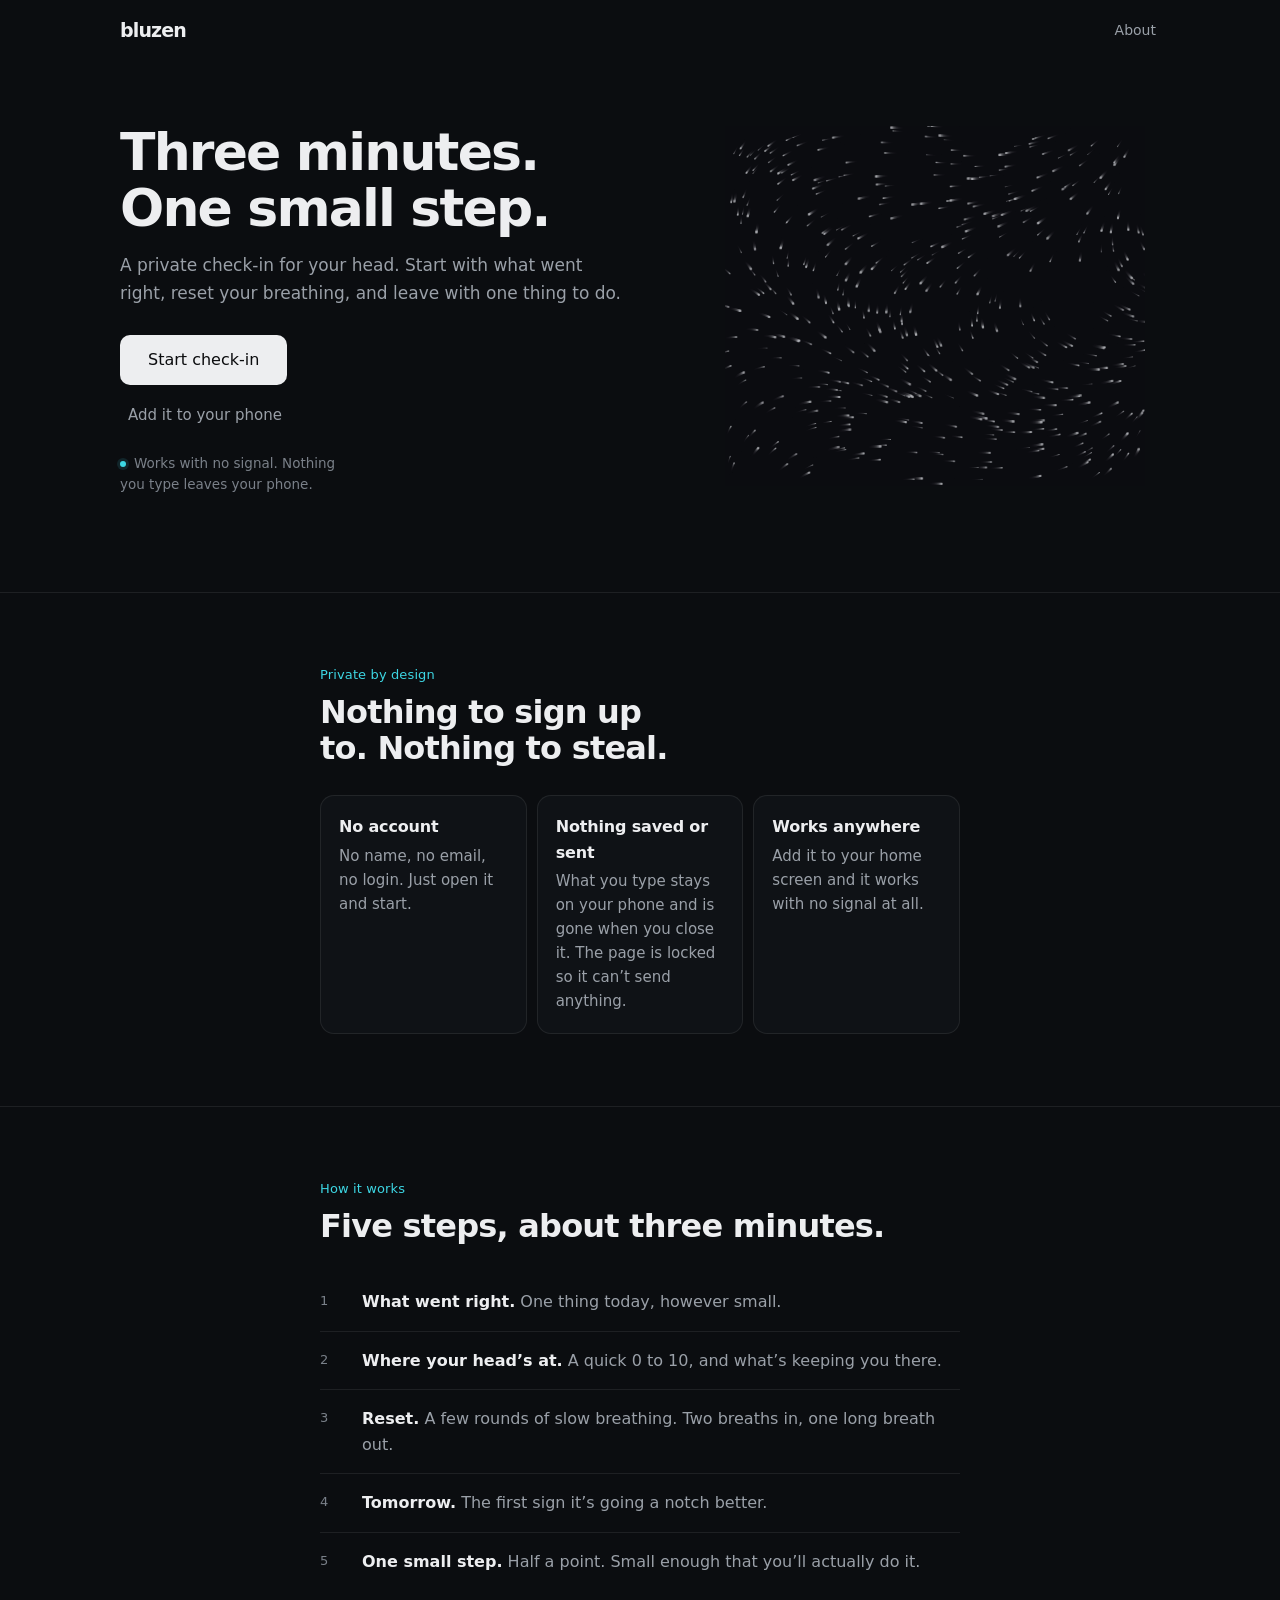
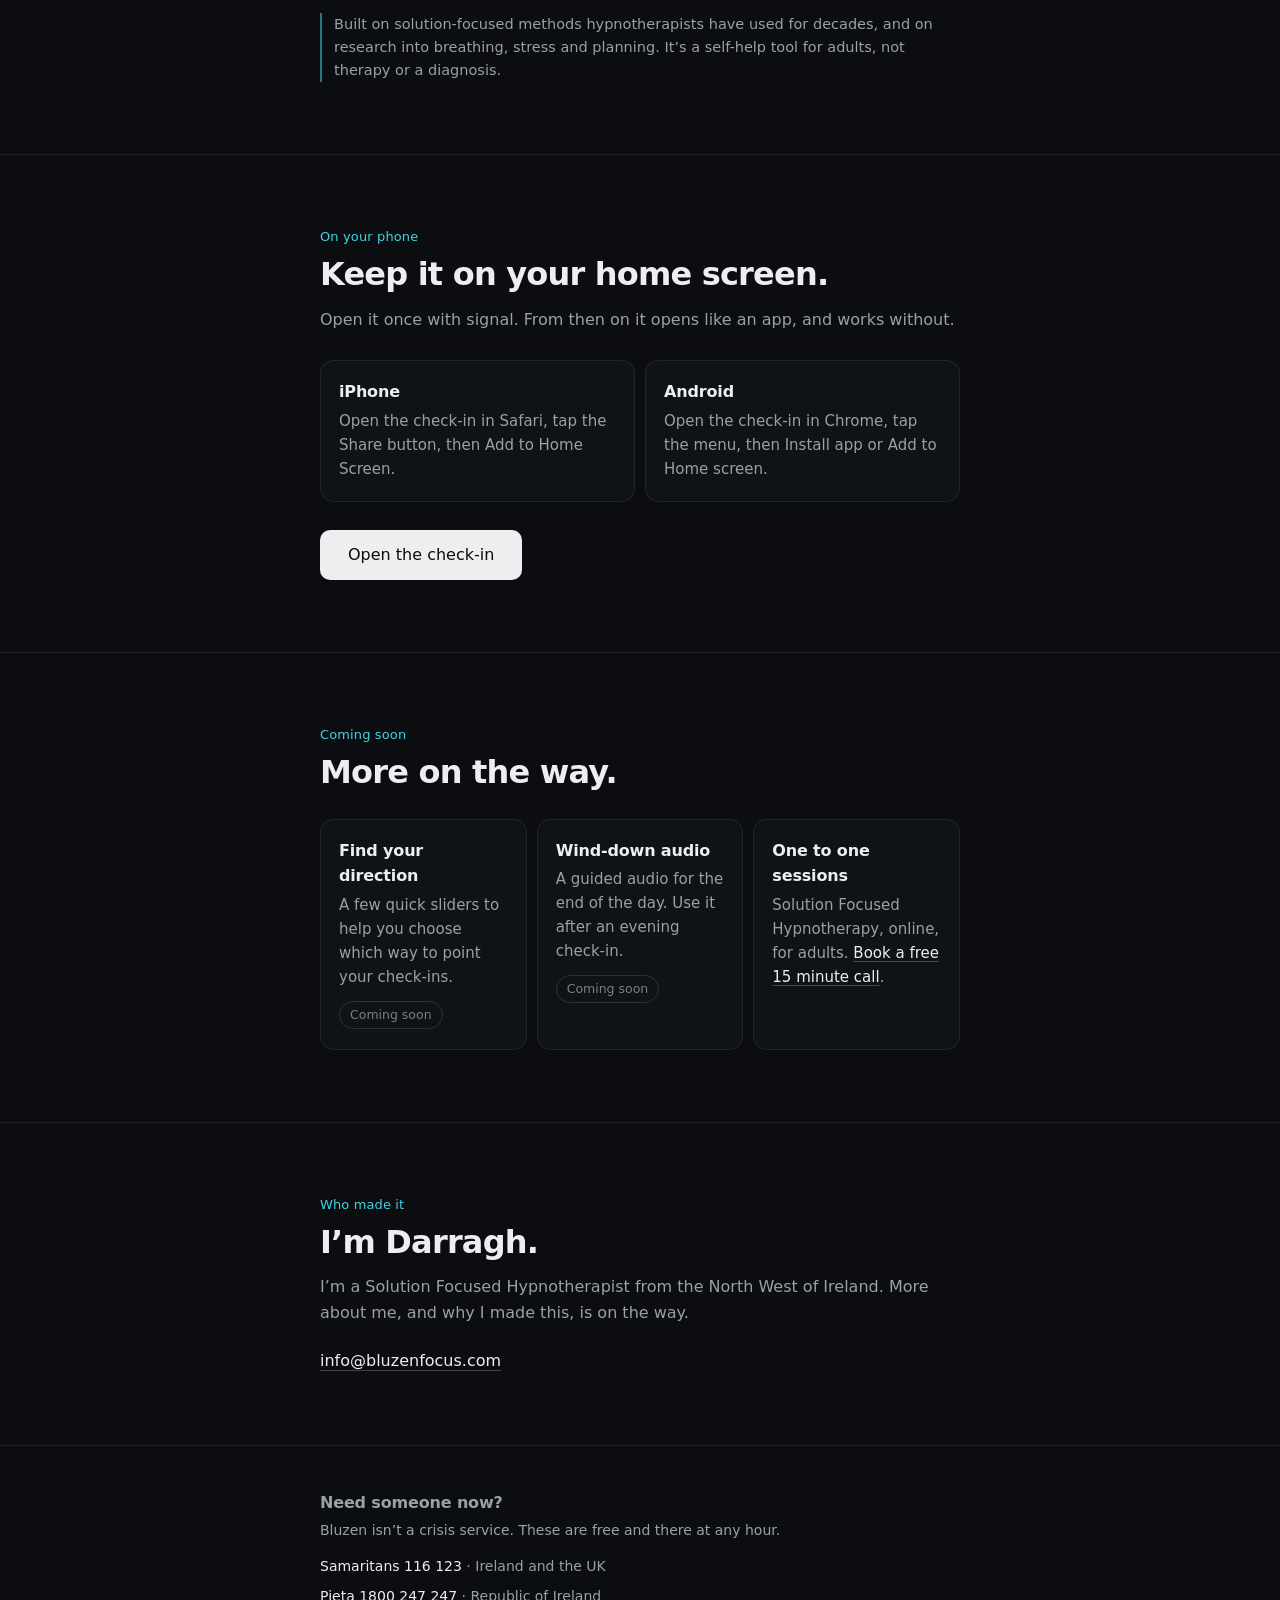
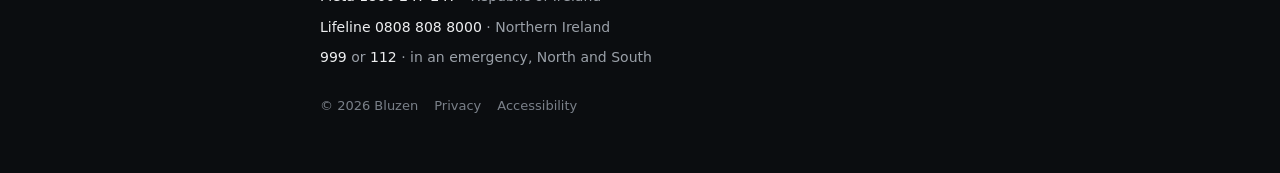
==== index.html @ a96b11a1 "Home page: quieter murmuration, laptop layout, placeholder spots - Smaller, quieter murmuration; on " ====
<!DOCTYPE html>
<html lang="en-GB">
<head>
<meta charset="utf-8">
<meta name="viewport" content="width=device-width, initial-scale=1, viewport-fit=cover">
<!--
  BLUZEN HOME
  One self-contained page in the check-in's look. No fonts, scripts, trackers or embeds from
  anywhere else: the policy line below allows this page's own images and nothing more.
  The hero is a murmuration that gathers into the Bluzen head and gears. With reduced motion
  it shows the logo, still.
  Before publishing: confirm the CPHT and David Newton wording with CPHT Belfast, and confirm
  which contact email works (bluzenfocus.com or bluzenfocus.net). Search for CONFIRM.
-->
<meta http-equiv="Content-Security-Policy" content="default-src 'none'; script-src 'unsafe-inline'; style-src 'unsafe-inline'; img-src 'self' data:; connect-src 'none'; form-action 'none'; base-uri 'none'">
<title>Bluzen · A private check-in for your head</title>
<meta name="description" content="A free, private three minute check-in. Start with what went right, reset your breathing, and leave with one small step. Works offline. Nothing you type leaves your phone.">
<link rel="canonical" href="https://www.bluzenfocus.net/">
<meta property="og:type" content="website">
<meta property="og:url" content="https://www.bluzenfocus.net/">
<meta property="og:title" content="Bluzen · A private check-in for your head">
<meta property="og:description" content="Three minutes. One small step. Works offline, and nothing you type leaves your phone.">
<meta property="og:image" content="https://www.bluzenfocus.net/assets/og-image.png">
<meta name="twitter:card" content="summary_large_image">
<meta name="theme-color" content="#0B0D10">
<meta name="color-scheme" content="dark">
<meta name="referrer" content="no-referrer">
<link rel="icon" href="assets/bluzen-mark-cyan.png">
<link rel="apple-touch-icon" href="check-in/apple-touch-icon.png">
<style>
:root{--bg:#0B0D10;--panel:#13161C;--well:#0F1216;--line:rgba(255,255,255,.08);--line-2:rgba(255,255,255,.13);--line-3:rgba(255,255,255,.22);--text:#EDEEF0;--muted:#9AA0A8;--faint:#7A8089;--accent:#3DD6E3;--accent-dim:rgba(61,214,227,.12);--ease:cubic-bezier(.2,.8,.2,1);--sans:"Inter","InterVariable","Inter Variable",ui-sans-serif,system-ui,-apple-system,"Segoe UI",Roboto,"Helvetica Neue",Arial,sans-serif}
*,*::before,*::after{box-sizing:border-box}
html{background:var(--bg);-webkit-text-size-adjust:100%;scroll-behavior:smooth}
body{margin:0;background:var(--bg);color:var(--text);font:400 16px/1.6 var(--sans);-webkit-font-smoothing:antialiased}
h1,h2,h3,p{margin:0}
a{color:inherit}
:focus-visible{outline:2px solid var(--accent);outline-offset:3px;border-radius:4px}
.skip{position:absolute;left:-999px;top:8px;padding:8px 12px;background:var(--panel);border:1px solid var(--line-2);border-radius:8px;z-index:9}
.skip:focus{left:8px}
.wrap{width:100%;max-width:680px;margin:0 auto;padding:0 20px}
header.top{display:flex;align-items:center;justify-content:space-between;height:60px;max-width:1080px;margin:0 auto;padding:0 20px}
.wordmark{font-size:19px;font-weight:700;letter-spacing:-.045em;text-decoration:none}
.top a.small{font-size:14px;color:var(--muted);text-decoration:none;padding:8px 4px}
.top a.small:hover{color:var(--text)}
.hero{text-align:center;padding:12px 0 72px}
.hero-in{max-width:1080px;margin:0 auto}
.stage{position:relative;width:100%;max-width:320px;height:clamp(180px,30vh,250px);margin:0 auto;opacity:.92}
@media (min-width:900px){
  .hero{padding:56px 0 96px}
  .hero-in{display:grid;grid-template-columns:1.1fr .9fr;align-items:center;gap:40px;padding:0 20px}
  .hero-in .wrap{order:1;text-align:left;padding:0;margin:0;max-width:none}
  .hero-in .stage{order:2;max-width:420px;height:360px}
  .hero-in .lede,.hero-in .promise{margin-left:0}
  .hero-in .actions{align-items:flex-start}
  h1{font-size:56px}
}
@media (min-width:900px){section.block{padding:96px 0}}
.stage canvas{display:block;width:100%;height:100%}
h1{font-size:clamp(32px,8vw,52px);line-height:1.08;font-weight:600;letter-spacing:-.035em;text-wrap:balance;margin-top:8px}
.lede{margin:16px auto 0;max-width:30em;color:var(--muted);font-size:17px;text-wrap:pretty}
.actions{display:flex;flex-direction:column;align-items:center;gap:10px;margin-top:28px}
.btn{display:inline-flex;align-items:center;justify-content:center;min-height:50px;padding:0 28px;border-radius:10px;font-size:16px;font-weight:500;text-decoration:none;transition:background-color .15s var(--ease),transform .12s var(--ease)}
.btn.primary{background:var(--text);color:#0B0C0E}
.btn.primary:hover{background:#fff}
.btn:active{transform:scale(.985)}
.link{color:var(--muted);font-size:15px;text-decoration:none;padding:8px}
.link:hover{color:var(--text)}
.promise{margin:18px auto 0;max-width:22em;font-size:13.5px;color:var(--faint);text-wrap:balance}
.promise .led{display:inline-block;width:6px;height:6px;border-radius:50%;background:var(--accent);box-shadow:0 0 0 3px var(--accent-dim);margin-right:8px;vertical-align:1px}
section.block{padding:72px 0;border-top:1px solid var(--line)}
.label{font-size:13px;font-weight:500;color:var(--accent);letter-spacing:.01em}
h2{font-size:clamp(25px,6vw,32px);line-height:1.15;font-weight:600;letter-spacing:-.025em;margin-top:8px;text-wrap:balance}
.block p.sub{margin-top:14px;color:var(--muted);text-wrap:pretty}
.facts{display:grid;gap:10px;margin-top:28px}
.fact{padding:18px 18px 20px;border:1px solid var(--line);border-radius:14px;background:var(--well)}
.fact h3{font-size:16px;font-weight:600;letter-spacing:-.01em}
.fact p{margin-top:4px;color:var(--muted);font-size:15px}
@media (min-width:640px){.facts{grid-template-columns:repeat(3,1fr)}}
.steps{list-style:none;margin:28px 0 0;padding:0;counter-reset:s}
.steps li{display:grid;grid-template-columns:32px 1fr;gap:10px;padding:16px 0;border-top:1px solid var(--line)}
.steps li:first-child{border-top:0}
.steps li::before{counter-increment:s;content:counter(s);font-size:13px;font-weight:500;color:var(--faint);line-height:1.9}
.steps b{font-weight:600}
.steps span{color:var(--muted)}
.note{margin-top:22px;padding-left:12px;border-left:2px solid rgba(61,214,227,.55);font-size:14.5px;color:var(--muted)}
.phones{display:grid;gap:10px;margin-top:28px}
@media (min-width:640px){.phones{grid-template-columns:1fr 1fr}}
.soon .tag{display:inline-block;margin-top:12px;padding:3px 10px;border:1px solid var(--line-2);border-radius:999px;font-size:12.5px;color:var(--faint)}
.fact a{color:var(--text);text-underline-offset:3px;text-decoration-color:var(--line-3)}
.about{display:grid;grid-template-columns:1fr;gap:18px;align-items:start;margin-top:24px}
@media (min-width:560px){.about{grid-template-columns:96px 1fr;gap:20px}}
.about img{width:96px;height:116px;object-fit:cover;object-position:center 20%;border-radius:12px;border:1px solid var(--line)}
.about p+p{margin-top:12px}
.about p{color:var(--muted)}
.about p strong{color:var(--text);font-weight:500}
.cta-row{display:flex;flex-wrap:wrap;gap:6px 18px;margin-top:22px}
.cta-row a{color:var(--text);text-decoration:underline;text-decoration-color:var(--line-3);text-underline-offset:4px}
.cta-row a:hover{text-decoration-color:currentColor}
footer{border-top:1px solid var(--line);padding:48px 0 56px;font-size:14px;color:var(--muted)}
footer h2{font-size:16px;margin:0;letter-spacing:-.01em}
.nums{display:grid;gap:8px;margin:14px 0 0;padding:0;list-style:none}
.nums a{color:var(--text);text-decoration:none;font-weight:500}
.nums a:hover{color:var(--accent)}
.legal{display:flex;flex-wrap:wrap;gap:4px 16px;margin-top:28px;color:var(--faint);font-size:13px}
.legal a{text-decoration:none}
.legal a:hover{color:var(--text)}
@media (prefers-reduced-motion:reduce){*{transition-duration:.001ms!important}html{scroll-behavior:auto}}
</style>
</head>
<body>
<a class="skip" href="#main">Skip to content</a>
<header class="top">
  <a class="wordmark" href="/" aria-label="Bluzen home">bluzen</a>
  <a class="small" href="#about">About</a>
</header>

<main id="main">
  <section class="hero">
   <div class="hero-in">
    <div class="stage" aria-hidden="true"><canvas id="swarm"></canvas></div>
    <div class="wrap">
      <h1>Three minutes. One small step.</h1>
      <p class="lede">A private check-in for your head. Start with what went right, reset your breathing, and leave with one thing to do.</p>
      <div class="actions">
        <a class="btn primary" href="check-in/">Start check-in</a>
        <a class="link" href="#phone">Add it to your phone</a>
      </div>
      <p class="promise"><span class="led" aria-hidden="true"></span>Works with no signal. Nothing you type leaves your phone.</p>
    </div>
   </div>
  </section>

  <section class="block" aria-labelledby="private-h">
    <div class="wrap">
      <p class="label">Private by design</p>
      <h2 id="private-h">Nothing to sign up to. Nothing to steal.</h2>
      <div class="facts">
        <div class="fact"><h3>No account</h3><p>No name, no email, no login. Just open it and start.</p></div>
        <div class="fact"><h3>Nothing saved or sent</h3><p>What you type stays on your phone and is gone when you close it. The page is locked so it can’t send anything.</p></div>
        <div class="fact"><h3>Works anywhere</h3><p>Add it to your home screen and it works with no signal at all.</p></div>
      </div>
    </div>
  </section>

  <section class="block" aria-labelledby="how-h">
    <div class="wrap">
      <p class="label">How it works</p>
      <h2 id="how-h">Five steps, about three minutes.</h2>
      <ol class="steps">
        <li><div><b>What went right.</b> <span>One thing today, however small.</span></div></li>
        <li><div><b>Where your head’s at.</b> <span>A quick 0 to 10, and what’s keeping you there.</span></div></li>
        <li><div><b>Reset.</b> <span>A few rounds of slow breathing. Two breaths in, one long breath out.</span></div></li>
        <li><div><b>Tomorrow.</b> <span>The first sign it’s going a notch better.</span></div></li>
        <li><div><b>One small step.</b> <span>Half a point. Small enough that you’ll actually do it.</span></div></li>
      </ol>
      <p class="note">Built on solution-focused methods hypnotherapists have used for decades, and on research into breathing, stress and planning. It’s a self-help tool for adults, not therapy or a diagnosis.</p>
    </div>
  </section>

  <section class="block" id="phone" aria-labelledby="phone-h">
    <div class="wrap">
      <p class="label">On your phone</p>
      <h2 id="phone-h">Keep it on your home screen.</h2>
      <p class="sub">Open it once with signal. From then on it opens like an app, and works without.</p>
      <div class="phones">
        <div class="fact"><h3>iPhone</h3><p>Open the check-in in Safari, tap the Share button, then Add to Home Screen.</p></div>
        <div class="fact"><h3>Android</h3><p>Open the check-in in Chrome, tap the menu, then Install app or Add to Home screen.</p></div>
      </div>
      <div class="actions" style="align-items:flex-start"><a class="btn primary" href="check-in/">Open the check-in</a></div>
    </div>
  </section>

  <section class="block" id="more" aria-labelledby="more-h">
    <div class="wrap">
      <p class="label">Coming soon</p>
      <h2 id="more-h">More on the way.</h2>
      <div class="facts">
        <!-- PLACEHOLDER: Find your direction. Link it here when direction.html is built. -->
        <div class="fact soon"><h3>Find your direction</h3><p>A few quick sliders to help you choose which way to point your check-ins.</p><span class="tag">Coming soon</span></div>
        <!-- PLACEHOLDER: wind-down audio. Swap in the email sign-up when the audio is recorded. -->
        <div class="fact soon"><h3>Wind-down audio</h3><p>A guided audio for the end of the day. Use it after an evening check-in.</p><span class="tag">Coming soon</span></div>
        <!-- PLACEHOLDER: 1:1 sessions. Add the session block and pricing when ready. -->
        <div class="fact soon"><h3>One to one sessions</h3><p>Solution Focused Hypnotherapy, online, for adults. <a href="https://calendly.com/darraghkearney123/30min" rel="noopener">Book a free 15 minute call</a>.</p></div>
      </div>
    </div>
  </section>

  <section class="block" id="about" aria-labelledby="about-h">
    <div class="wrap">
      <p class="label">Who made it</p>
      <!-- PLACEHOLDER: Darragh's own story goes here. Photo optional, casual rather than posed. -->
      <h2 id="about-h">I’m Darragh.</h2>
      <p class="sub">I’m a Solution Focused Hypnotherapist from the North West of Ireland. More about me, and why I made this, is on the way.</p>
      <div class="cta-row">
        <!-- CONFIRM this address works. The site runs on bluzenfocus.net. -->
        <a href="mailto:info@bluzenfocus.com">info@bluzenfocus.com</a>
      </div>
    </div>
  </section>
</main>

<footer>
  <div class="wrap">
    <h2>Need someone now?</h2>
    <p style="margin-top:6px">Bluzen isn’t a crisis service. These are free and there at any hour.</p>
    <ul class="nums">
      <li><a href="tel:116123">Samaritans 116 123</a> · Ireland and the UK</li>
      <li><a href="tel:1800247247">Pieta 1800 247 247</a> · Republic of Ireland</li>
      <li><a href="tel:08088088000">Lifeline 0808 808 8000</a> · Northern Ireland</li>
      <li><a href="tel:999">999</a> or <a href="tel:112">112</a> · in an emergency, North and South</li>
    </ul>
    <div class="legal">
      <span>© 2026 Bluzen</span>
      <a href="privacy.html">Privacy</a>
      <a href="accessibility.html">Accessibility</a>
    </div>
  </div>
</footer>

<script>
(() => {
'use strict';
/* The murmuration. A swarm drifts in calmly and gathers into the Bluzen head and gears,
   in waves: the head first, then the big gear, then the small one, which clicks into mesh.
   Then the crisp logo fades in and the gears turn slowly. A few strays keep drifting.
   Geometry matches the check-in's HG block (logo units x 0.4). */
const cv = document.getElementById('swarm'); if (!cv || !cv.getContext) return;
const ctx = cv.getContext('2d');
const still = window.matchMedia && window.matchMedia('(prefers-reduced-motion: reduce)').matches;
const HEAD = 'M51.4 232.8L51.4 217.4C51.4 207.9 54.1 188.8 51.2 180.8C49.3 175.5 45.5 171.2 42.3 166.6C27.9 145.6 17.3 133.8 15.2 107.3C14.9 103 15.6 98.8 16 94.6C17.2 81.6 22.3 69.9 29.6 59.2C62.6 10.7 138.3 1.6 182.2 41.4C192.7 50.9 200.8 63.4 202 77.7C202.7 86 199.8 105.5 200.9 109.5C203.8 120.2 220.7 134.2 220.8 144.8C220.8 154 206.4 152.2 203.4 159.4C200.2 167.3 202.3 197.9 195.4 207.9C189.9 215.8 178.4 216 169.8 216C165.8 216 155.6 216.1 152.2 215.6C150.4 215.3 148.6 214.5 146.8 214.1C129 209.8 122.2 207.8 106.2 198.4';
const NECK = 'M150.9 215.3L150.9 232.8';
const R = Math.PI / 180;
const spur = (n, x, y, hub) => { const pr = 3 * n, p = 360 / n; return { n, x, y, hub, pr, tip: pr + 2.7, root: pr - 4.8, th: 0.11 * p, rh: 0.35 * p }; };
const BIG = spur(10, 68.84, 93.56, 12.6), SM = spur(8, 111.52, 61.52, 9);
const poly = g => { const pts = []; for (let k = 0; k < g.n; k++) { const c = k * 360 / g.n; [[g.root, c - g.rh], [g.tip, c - g.th], [g.tip, c + g.th], [g.root, c + g.rh]].forEach(([r, a]) => pts.push([r * Math.cos(a * R), r * Math.sin(a * R)])); } return pts; };
const BP = poly(BIG), SP = poly(SM);
const along = (pts, u) => { const n = pts.length, f = u * n, i = Math.floor(f) % n, t = f - Math.floor(f), a = pts[i], b = pts[(i + 1) % n]; return [a[0] + (b[0] - a[0]) * t, a[1] + (b[1] - a[1]) * t]; };
const AX = Math.atan2(SM.y - BIG.y, SM.x - BIG.x), L = AX / R, RATIO = BIG.n / SM.n, PITCH = 360 / SM.n;
const ns = 'http://www.w3.org/2000/svg';
const svg = document.createElementNS(ns, 'svg'); svg.setAttribute('width', '0'); svg.setAttribute('height', '0'); svg.style.position = 'absolute';
const hp = document.createElementNS(ns, 'path'); hp.setAttribute('d', HEAD); const np = document.createElementNS(ns, 'path'); np.setAttribute('d', NECK);
svg.append(hp, np); document.body.append(svg);
const HL = hp.getTotalLength(), NL = np.getTotalLength();
let W = 0, H = 0, S = 1, OX = 0, OY = 0;
const dpr = Math.min(2, window.devicePixelRatio || 1);
function size() {
  W = cv.clientWidth; H = cv.clientHeight; cv.width = W * dpr; cv.height = H * dpr; ctx.setTransform(dpr, 0, 0, dpr, 0, 0);
  S = Math.min((H - 24) / 235, (W - 24) / 224); OX = (W - 224 * S) / 2 - 6 * S; OY = (H - 235 * S) / 2 - 7 * S;
}
size();
const small = W < 420, N = small ? 380 : 520, P = [];
for (let i = 0; i < N; i++) {
  const part = i < N * 0.48 ? 'head' : i < N * 0.76 ? 'big' : 'sm', k = Math.random();
  let h = null; if (part === 'head') { const l = k * (HL + NL); const q = l < HL ? hp.getPointAtLength(l) : np.getPointAtLength(l - HL); h = [q.x, q.y]; }
  P.push({ x: Math.random() * W, y: Math.random() * H, vx: 0, vy: 0, part, k, h, stray: Math.random() < 0.07, home: false, sz: 0.8 + Math.random() * 1.5, ph: Math.random() * 6.28 });
}
const WAVES = [['head', 0, .34], ['head', .34, .67], ['head', .67, 1], ['big', 0, .5], ['big', .5, 1], ['sm', 0, .4], ['sm', .4, .8], ['sm', .8, 1]];
let a1 = 0, a2 = 0, gap = 8, locked = false, cro = 0, pulse = 0, tt = 0, wave = 0, start = performance.now(), last = start, running = false, visible = true;
const turq = [61, 214, 227];
const tr = d => { const p = new Path2D(); p.addPath(new Path2D(d), new DOMMatrix([S, 0, 0, S, OX, OY])); return p; };
function gearPath(g, pts, at, ang) {
  const p = new Path2D(), c = Math.cos(ang * R), s = Math.sin(ang * R);
  pts.forEach(([x, y], i) => { const X = OX + (at[0] + x * c - y * s) * S, Y = OY + (at[1] + x * s + y * c) * S; i ? p.lineTo(X, Y) : p.moveTo(X, Y); });
  p.closePath(); p.moveTo(OX + (at[0] + g.hub) * S, OY + at[1] * S); p.arc(OX + at[0] * S, OY + at[1] * S, g.hub * S, 0, 6.283); return p;
}
function logo(alpha, sx, sy) {
  ctx.save(); ctx.globalAlpha = alpha; ctx.lineJoin = 'round'; ctx.lineCap = 'round'; ctx.lineWidth = Math.max(1.4, 1.6 * S);
  ctx.strokeStyle = 'rgba(237,238,240,0.5)'; ctx.stroke(tr(HEAD)); ctx.stroke(tr(NECK));
  ctx.strokeStyle = 'rgb(61,214,227)'; ctx.lineWidth = Math.max(1.4, 1.6 * S) + pulse * 2;
  ctx.stroke(gearPath(BIG, BP, [BIG.x, BIG.y], a1)); ctx.stroke(gearPath(SM, SP, [sx, sy], a2)); ctx.restore();
}
if (still) {
  a2 = L + 180 - PITCH / 2 - (a1 - L) * RATIO;
  logo(1, SM.x, SM.y);
  return;
}
function frame(now) {
  if (!visible) { running = false; return; }
  const dt = Math.min(0.05, (now - last) / 1000); last = now; tt += dt * 0.5; const t = (now - start) / 1000;
  const due = Math.floor(Math.max(0, t - 1.2) / 0.75);
  while (wave < Math.min(due, WAVES.length)) { const [part, from, to] = WAVES[wave]; P.forEach(p => { if (!p.stray && p.part === part && p.k >= from && p.k < to) p.home = true; }); wave++; }
  if (wave >= WAVES.length && !locked && t > 1.2 + 0.75 * WAVES.length + 1.2) { locked = true; pulse = 1; }
  gap += ((locked ? 0 : 8) - gap) * 0.05; if (locked) cro = Math.min(1, cro + dt * 0.45); pulse *= 0.95;
  const v1 = 7; a1 += v1 * dt;
  const sx = SM.x + Math.cos(AX) * gap, sy = SM.y + Math.sin(AX) * gap;
  if (locked) { const m = L + 180 - PITCH / 2 - (a1 - L) * RATIO; a2 += (m - a2) * 0.12; } else a2 += -v1 * RATIO * dt;
  ctx.fillStyle = 'rgba(11,13,16,0.2)'; ctx.fillRect(0, 0, W, H);
  for (const p of P) {
    if (p.home) {
      let tx, ty;
      if (p.part === 'head') [tx, ty] = p.h;
      else if (p.part === 'big') { const [x, y] = along(BP, p.k), c = Math.cos(a1 * R), s = Math.sin(a1 * R); tx = BIG.x + x * c - y * s; ty = BIG.y + x * s + y * c; }
      else { const [x, y] = along(SP, p.k), c = Math.cos(a2 * R), s = Math.sin(a2 * R); tx = sx + x * c - y * s; ty = sy + x * s + y * c; }
      tx = OX + tx * S; ty = OY + ty * S; p.vx += (tx - p.x) * 0.01; p.vy += (ty - p.y) * 0.01; p.vx *= 0.85; p.vy *= 0.85;
    } else {
      const ang = Math.sin(p.x * 0.007 + tt * 0.4) * 1.6 + Math.cos(p.y * 0.009 - tt * 0.3) * 1.6 + tt * 0.15;
      p.vx += (Math.cos(ang) * 0.7 - p.vx) * 0.04; p.vy += (Math.sin(ang) * 0.5 - p.vy) * 0.04;
      if (p.x < -4) p.x += W + 8; if (p.x > W + 4) p.x -= W + 8; if (p.y < -4) p.y += H + 8; if (p.y > H + 4) p.y -= H + 8;
    }
    p.x += p.vx; p.y += p.vy;
    let a = 0.5 + 0.12 * Math.sin(t * 1.5 + p.ph); if (p.home) a *= 1 - 0.88 * cro;
    const gear = p.home && p.part !== 'head';
    ctx.fillStyle = gear ? `rgba(${turq.join(',')},${a.toFixed(2)})` : `rgba(220,222,226,${(a * 0.85).toFixed(2)})`;
    ctx.fillRect(p.x, p.y, p.sz, p.sz);
  }
  if (cro > 0) logo(cro, sx, sy);
  requestAnimationFrame(frame);
}
function go() { if (running || !visible) return; running = true; last = performance.now(); requestAnimationFrame(frame); }
const io = 'IntersectionObserver' in window ? new IntersectionObserver(es => { visible = es[0].isIntersecting && !document.hidden; go(); }) : null;
if (io) io.observe(cv);
document.addEventListener('visibilitychange', () => { visible = !document.hidden; go(); });
let rt = 0; window.addEventListener('resize', () => { clearTimeout(rt); rt = setTimeout(size, 120); });
ctx.fillStyle = '#0B0D10'; ctx.fillRect(0, 0, W, H);
go();
})();
</script>
</body>
</html>
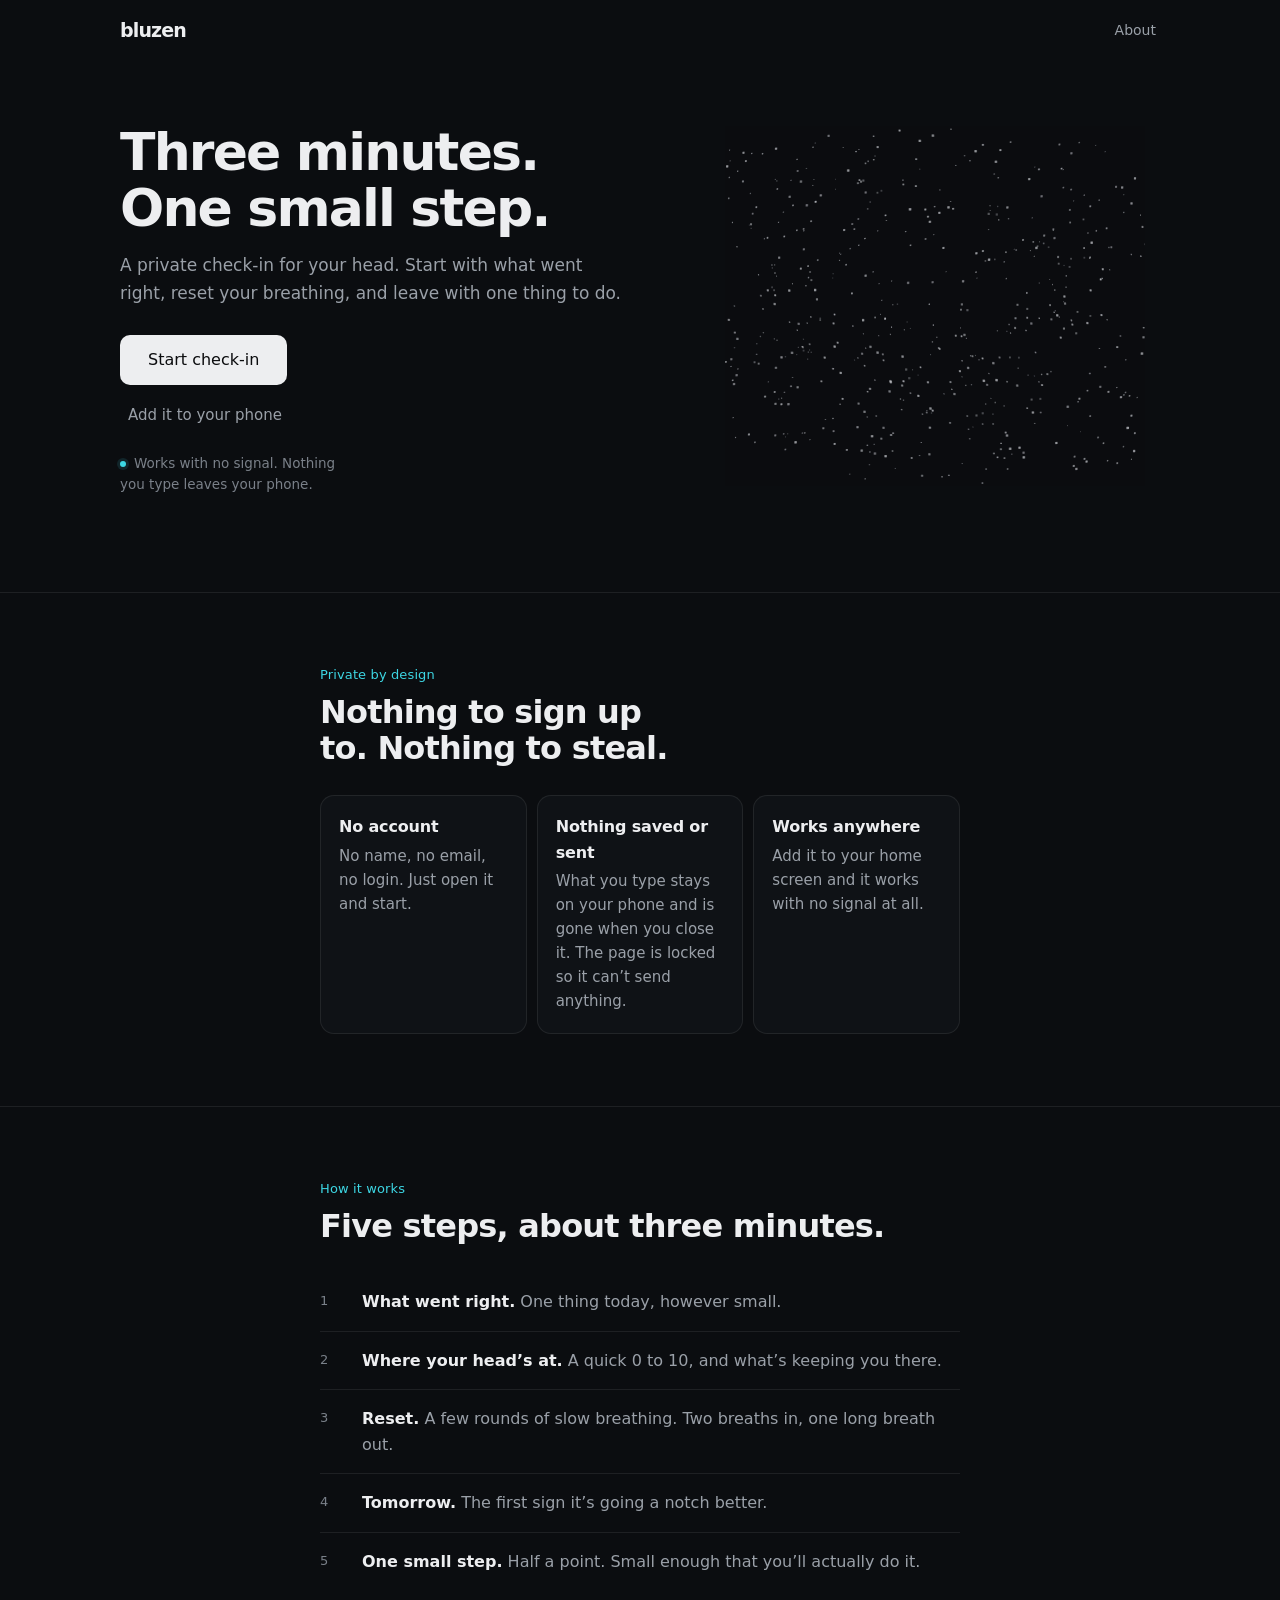
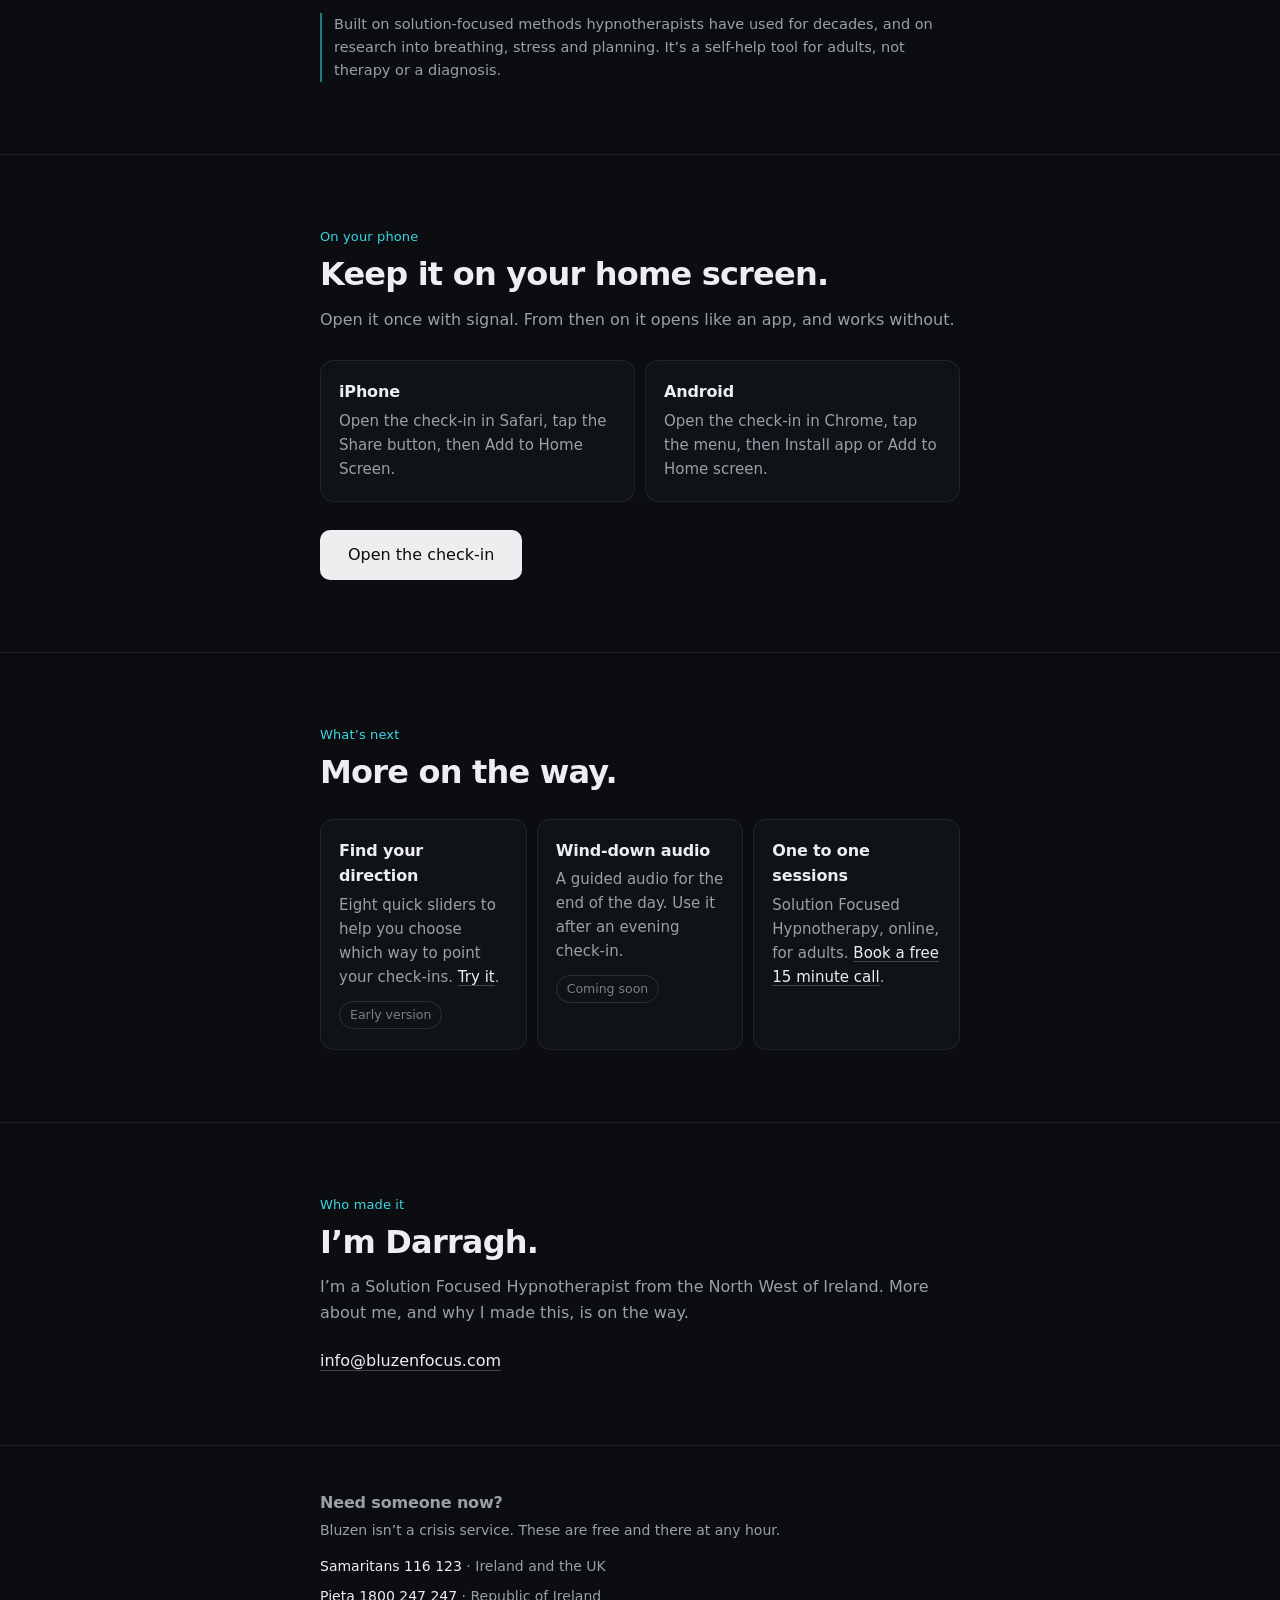
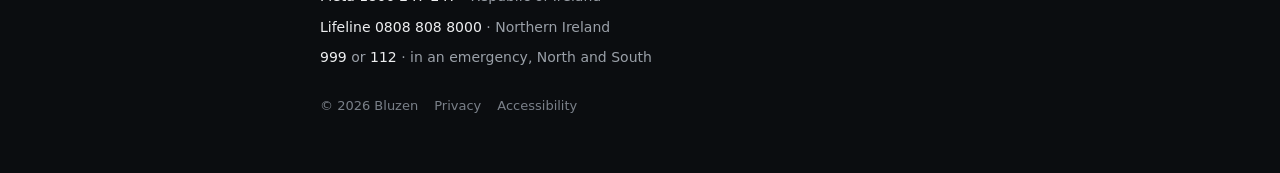
==== commit 4737ee28: "Check-in reads a direction; link Find your direction from the home page - check-in: #dir=settle|unlo" ====
--- a/index.html
+++ b/index.html
@@ -172,11 +172,11 @@
 
   <section class="block" id="more" aria-labelledby="more-h">
     <div class="wrap">
-      <p class="label">Coming soon</p>
+      <p class="label">What’s next</p>
       <h2 id="more-h">More on the way.</h2>
       <div class="facts">
-        <!-- PLACEHOLDER: Find your direction. Link it here when direction.html is built. -->
-        <div class="fact soon"><h3>Find your direction</h3><p>A few quick sliders to help you choose which way to point your check-ins.</p><span class="tag">Coming soon</span></div>
+        <!-- Find your direction is built (direction/). Marked as an early version until Darragh has refined the wording. -->
+        <div class="fact soon"><h3>Find your direction</h3><p>Eight quick sliders to help you choose which way to point your check-ins. <a href="direction/">Try it</a>.</p><span class="tag">Early version</span></div>
         <!-- PLACEHOLDER: wind-down audio. Swap in the email sign-up when the audio is recorded. -->
         <div class="fact soon"><h3>Wind-down audio</h3><p>A guided audio for the end of the day. Use it after an evening check-in.</p><span class="tag">Coming soon</span></div>
         <!-- PLACEHOLDER: 1:1 sessions. Add the session block and pricing when ready. -->
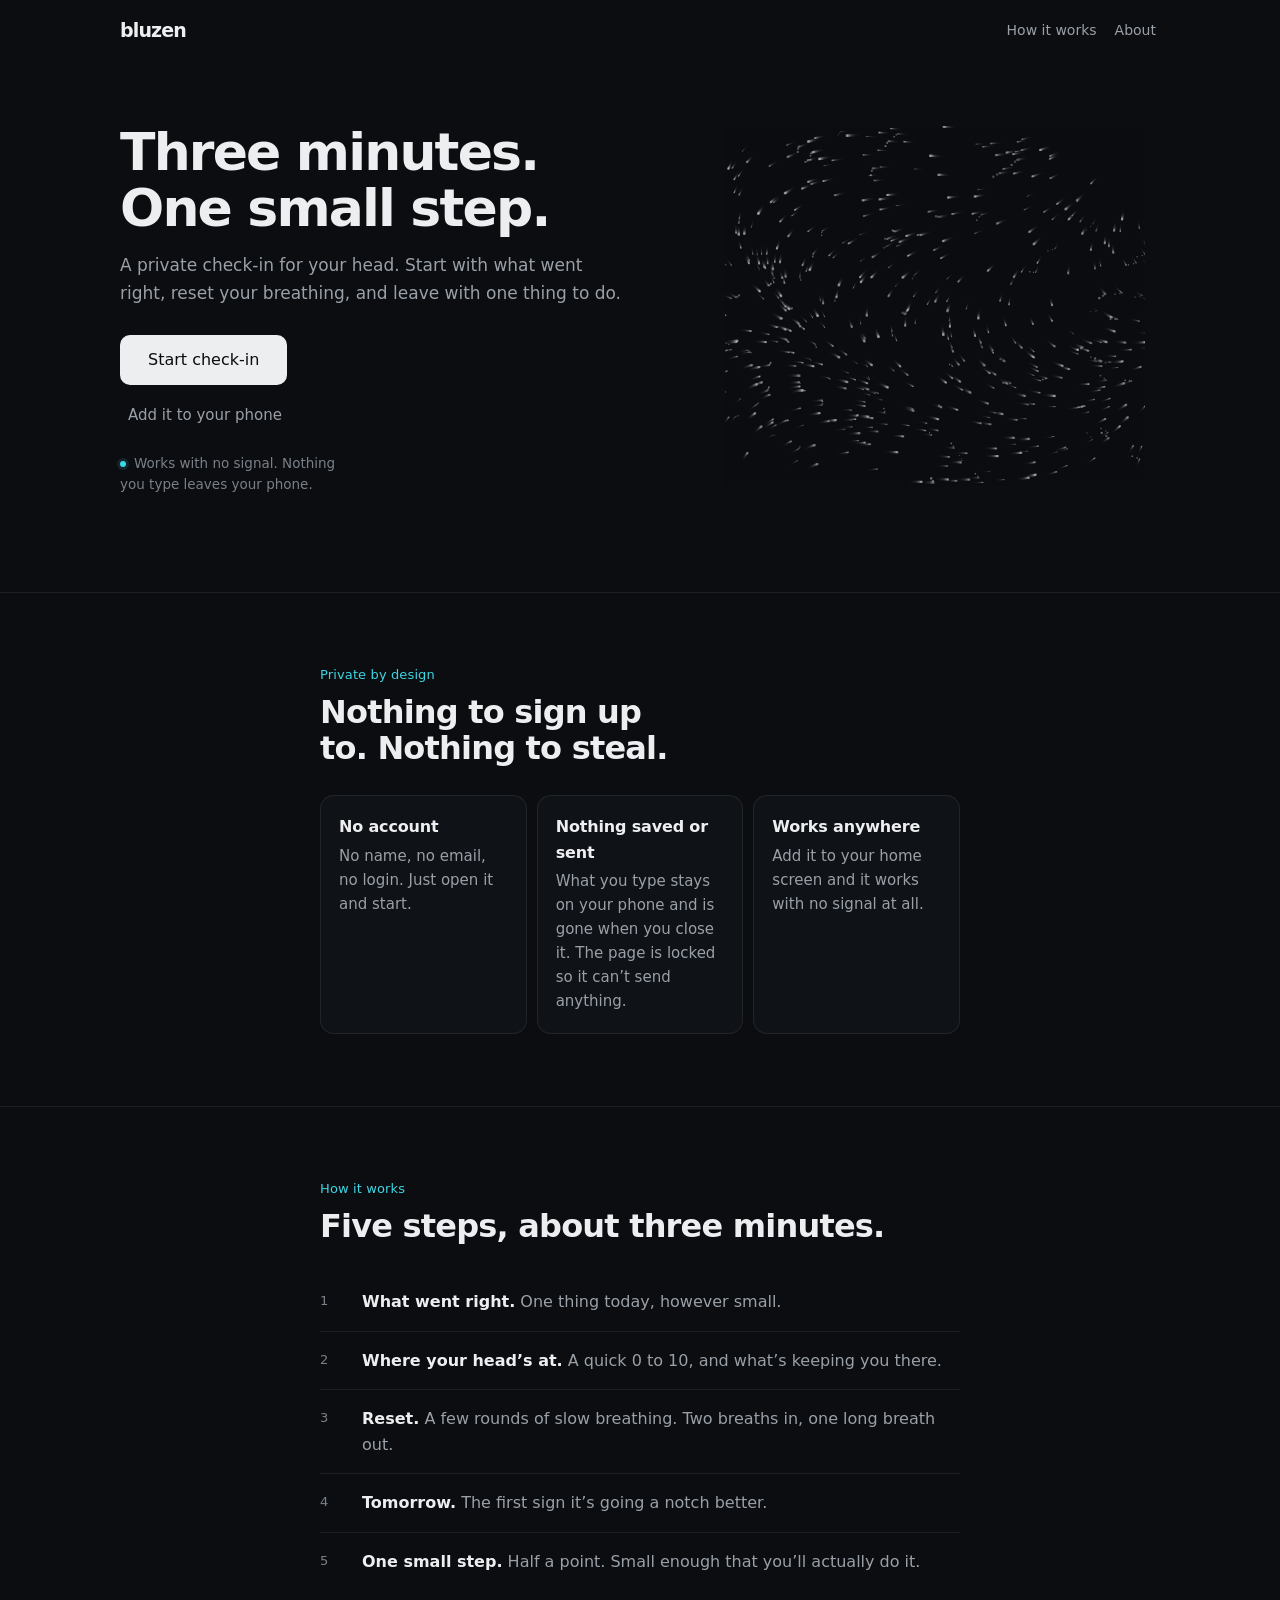
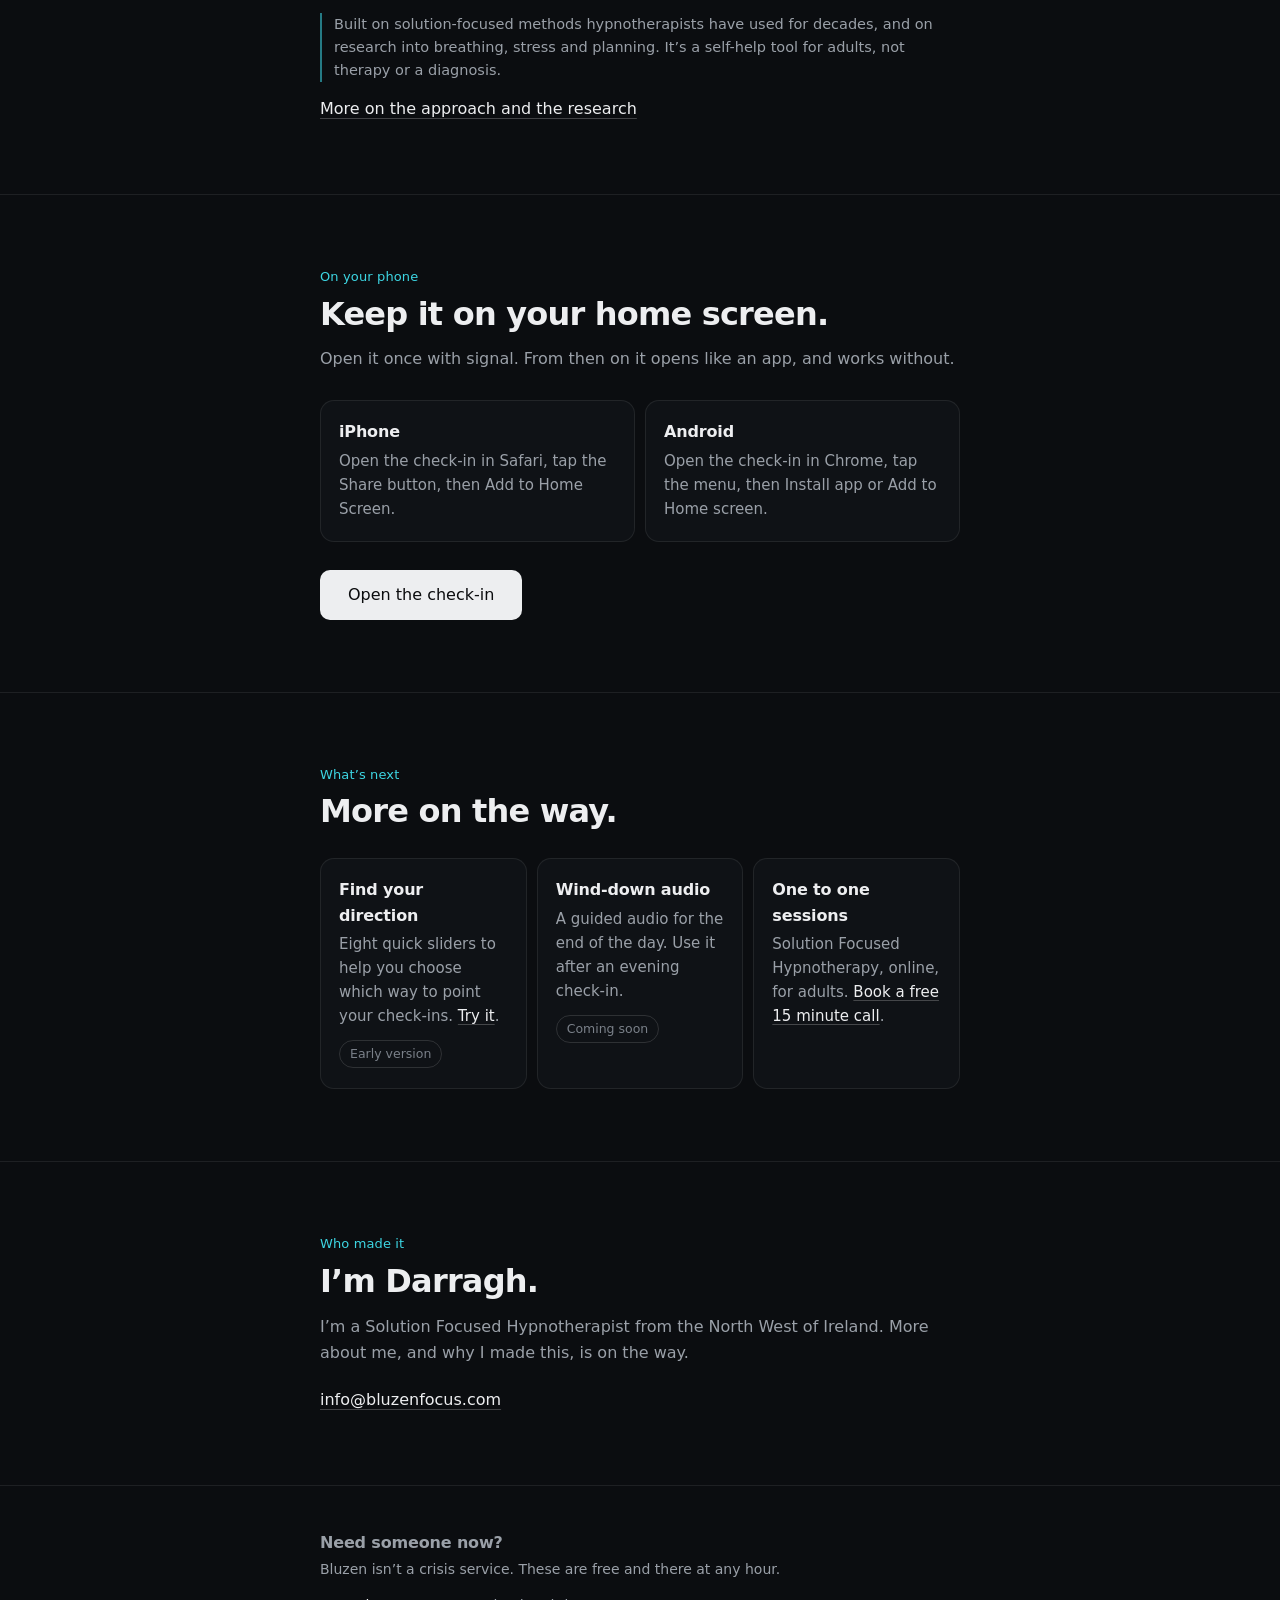
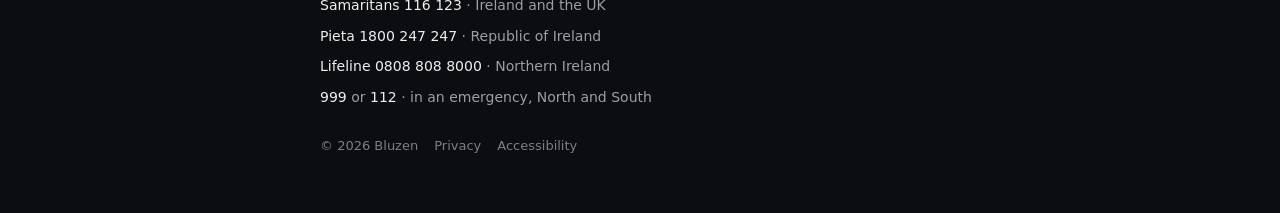
==== commit b84638e5: "Add How it works page What a session looks like, the David Newton and CPHT credit (to confirm), the " ====
--- a/index.html
+++ b/index.html
@@ -42,6 +42,8 @@
 .wordmark{font-size:19px;font-weight:700;letter-spacing:-.045em;text-decoration:none}
 .top a.small{font-size:14px;color:var(--muted);text-decoration:none;padding:8px 4px}
 .top a.small:hover{color:var(--text)}
+.top nav{display:flex;gap:10px}
+a.more{color:var(--text);text-decoration:underline;text-decoration-color:var(--line-3);text-underline-offset:4px}
 .hero{text-align:center;padding:12px 0 72px}
 .hero-in{max-width:1080px;margin:0 auto}
 .stage{position:relative;width:100%;max-width:320px;height:clamp(180px,30vh,250px);margin:0 auto;opacity:.92}
@@ -111,7 +113,7 @@
 <a class="skip" href="#main">Skip to content</a>
 <header class="top">
   <a class="wordmark" href="/" aria-label="Bluzen home">bluzen</a>
-  <a class="small" href="#about">About</a>
+  <nav><a class="small" href="how-it-works.html">How it works</a> <a class="small" href="#about">About</a></nav>
 </header>
 
 <main id="main">
@@ -154,6 +156,7 @@
         <li><div><b>One small step.</b> <span>Half a point. Small enough that you’ll actually do it.</span></div></li>
       </ol>
       <p class="note">Built on solution-focused methods hypnotherapists have used for decades, and on research into breathing, stress and planning. It’s a self-help tool for adults, not therapy or a diagnosis.</p>
+      <p class="sub"><a class="more" href="how-it-works.html">More on the approach and the research</a></p>
     </div>
   </section>
 
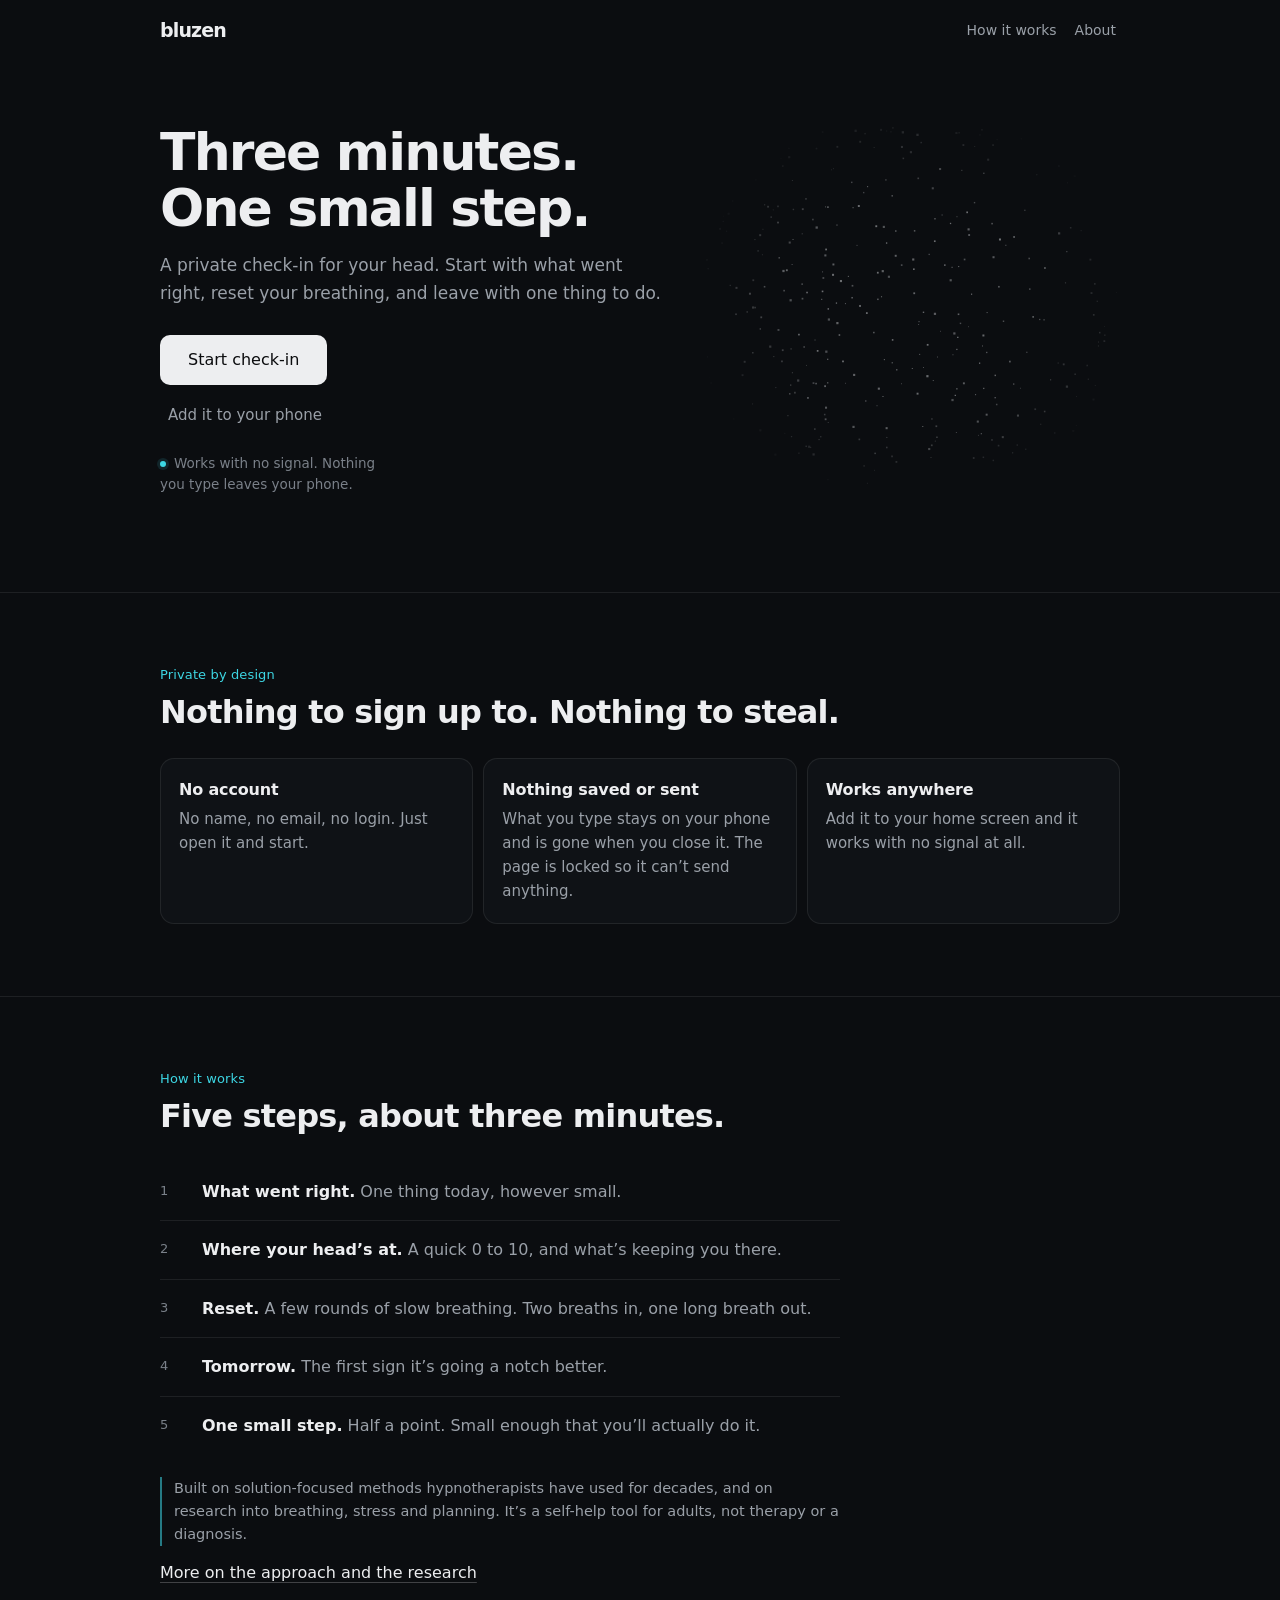
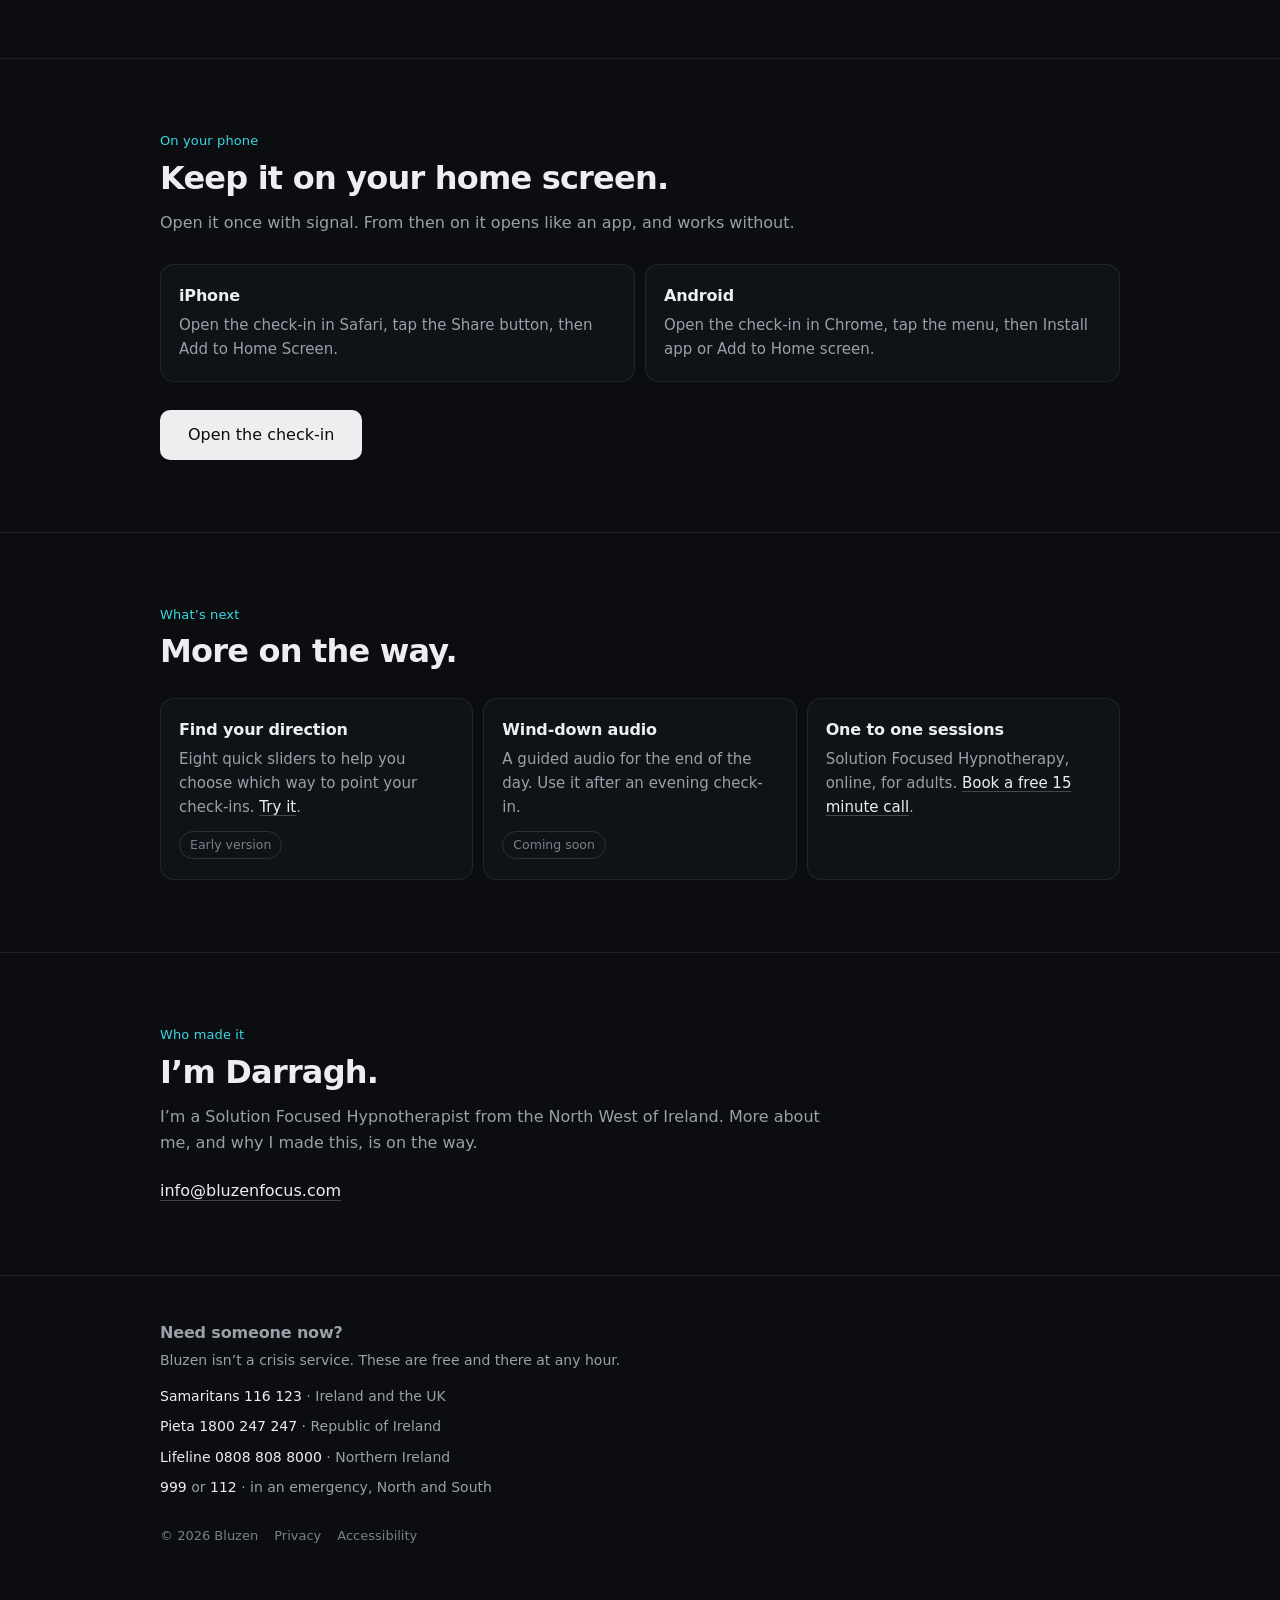
==== commit e952880b: "Polish: laptop alignment, softer swarm edges, transparent trails - Home page: sections, header and h" ====
--- a/index.html
+++ b/index.html
@@ -56,8 +56,16 @@
   .hero-in .actions{align-items:flex-start}
   h1{font-size:56px}
 }
-@media (min-width:900px){section.block{padding:96px 0}}
-.stage canvas{display:block;width:100%;height:100%}
+@media (min-width:900px){
+  section.block{padding:96px 0}
+  /* line every section up with the hero's left edge, and keep reading lines comfortable */
+  .hero-in{max-width:1000px}
+  header.top{max-width:1000px}
+  section.block .wrap,footer .wrap{max-width:1000px}
+  section.block .wrap > p,section.block .wrap > h2,section.block .wrap > .steps,section.block .wrap > .about,footer .wrap > *{max-width:680px}
+  .facts,.phones{max-width:none}
+}
+.stage canvas{display:block;width:100%;height:100%;-webkit-mask-image:radial-gradient(ellipse 54% 56% at 50% 50%,#000 52%,transparent 100%);mask-image:radial-gradient(ellipse 54% 56% at 50% 50%,#000 52%,transparent 100%)}
 h1{font-size:clamp(32px,8vw,52px);line-height:1.08;font-weight:600;letter-spacing:-.035em;text-wrap:balance;margin-top:8px}
 .lede{margin:16px auto 0;max-width:30em;color:var(--muted);font-size:17px;text-wrap:pretty}
 .actions{display:flex;flex-direction:column;align-items:center;gap:10px;margin-top:28px}
@@ -287,7 +295,7 @@
   const v1 = 7; a1 += v1 * dt;
   const sx = SM.x + Math.cos(AX) * gap, sy = SM.y + Math.sin(AX) * gap;
   if (locked) { const m = L + 180 - PITCH / 2 - (a1 - L) * RATIO; a2 += (m - a2) * 0.12; } else a2 += -v1 * RATIO * dt;
-  ctx.fillStyle = 'rgba(11,13,16,0.2)'; ctx.fillRect(0, 0, W, H);
+  ctx.globalCompositeOperation = 'destination-out'; ctx.fillStyle = 'rgba(0,0,0,0.2)'; ctx.fillRect(0, 0, W, H); ctx.globalCompositeOperation = 'source-over';
   for (const p of P) {
     if (p.home) {
       let tx, ty;
@@ -314,7 +322,6 @@
 if (io) io.observe(cv);
 document.addEventListener('visibilitychange', () => { visible = !document.hidden; go(); });
 let rt = 0; window.addEventListener('resize', () => { clearTimeout(rt); rt = setTimeout(size, 120); });
-ctx.fillStyle = '#0B0D10'; ctx.fillRect(0, 0, W, H);
 go();
 })();
 </script>
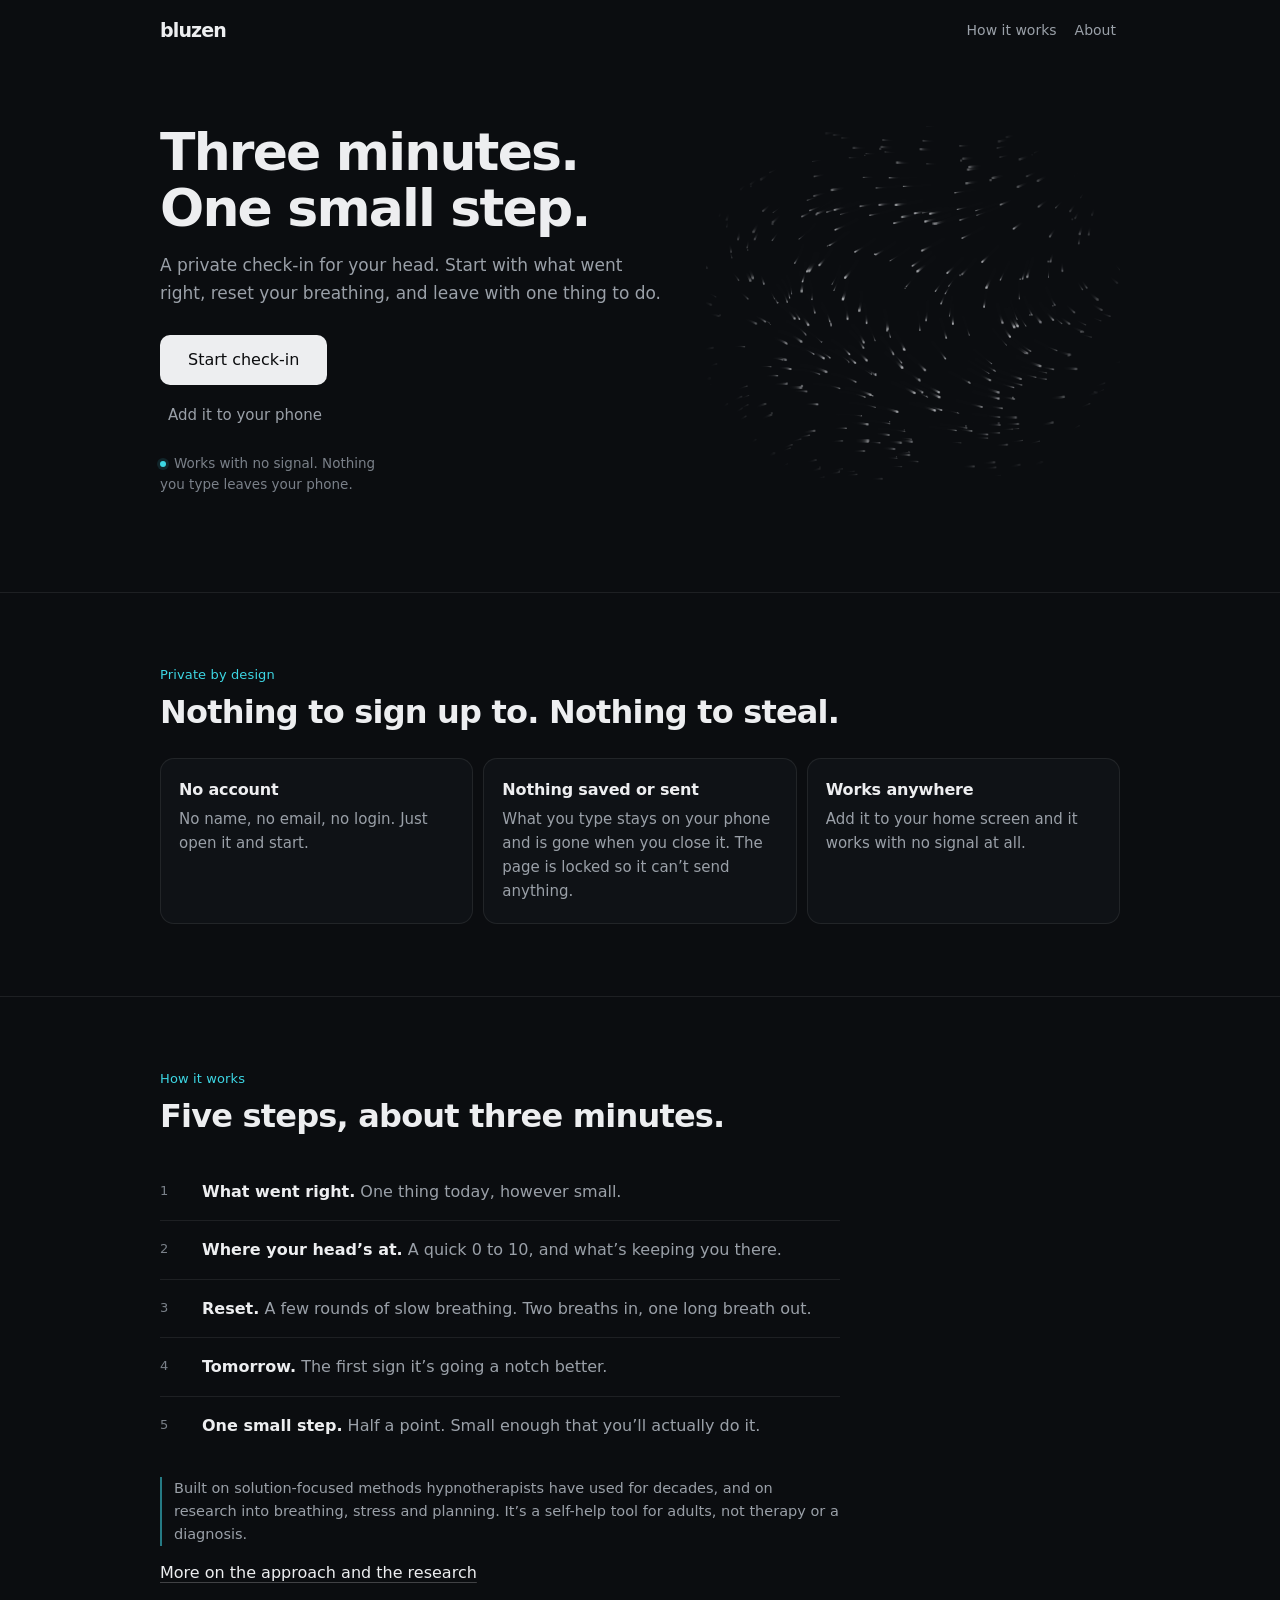
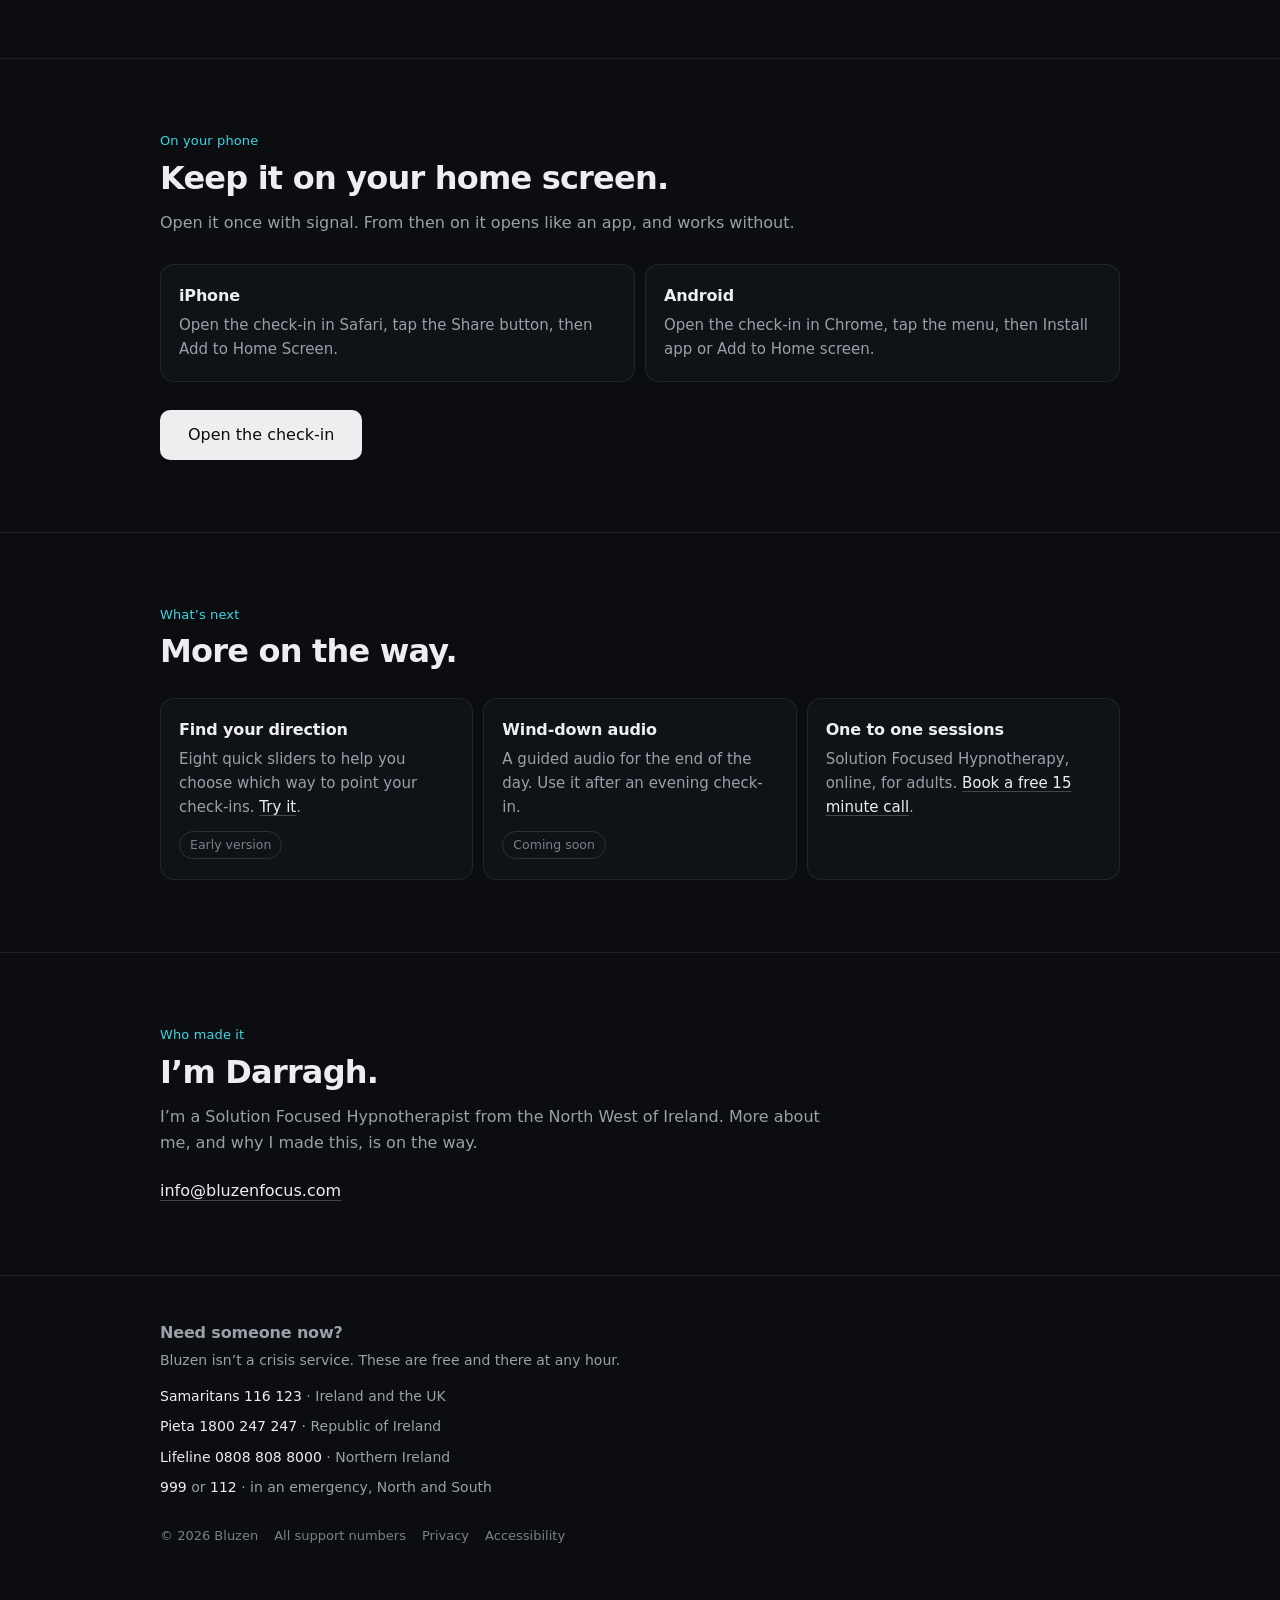
==== commit a3b0f9fe: "Add Get support now page and a draft Sessions page - support.html: every number, North and South, ma" ====
--- a/index.html
+++ b/index.html
@@ -222,6 +222,7 @@
     </ul>
     <div class="legal">
       <span>© 2026 Bluzen</span>
+      <a href="support.html">All support numbers</a>
       <a href="privacy.html">Privacy</a>
       <a href="accessibility.html">Accessibility</a>
     </div>
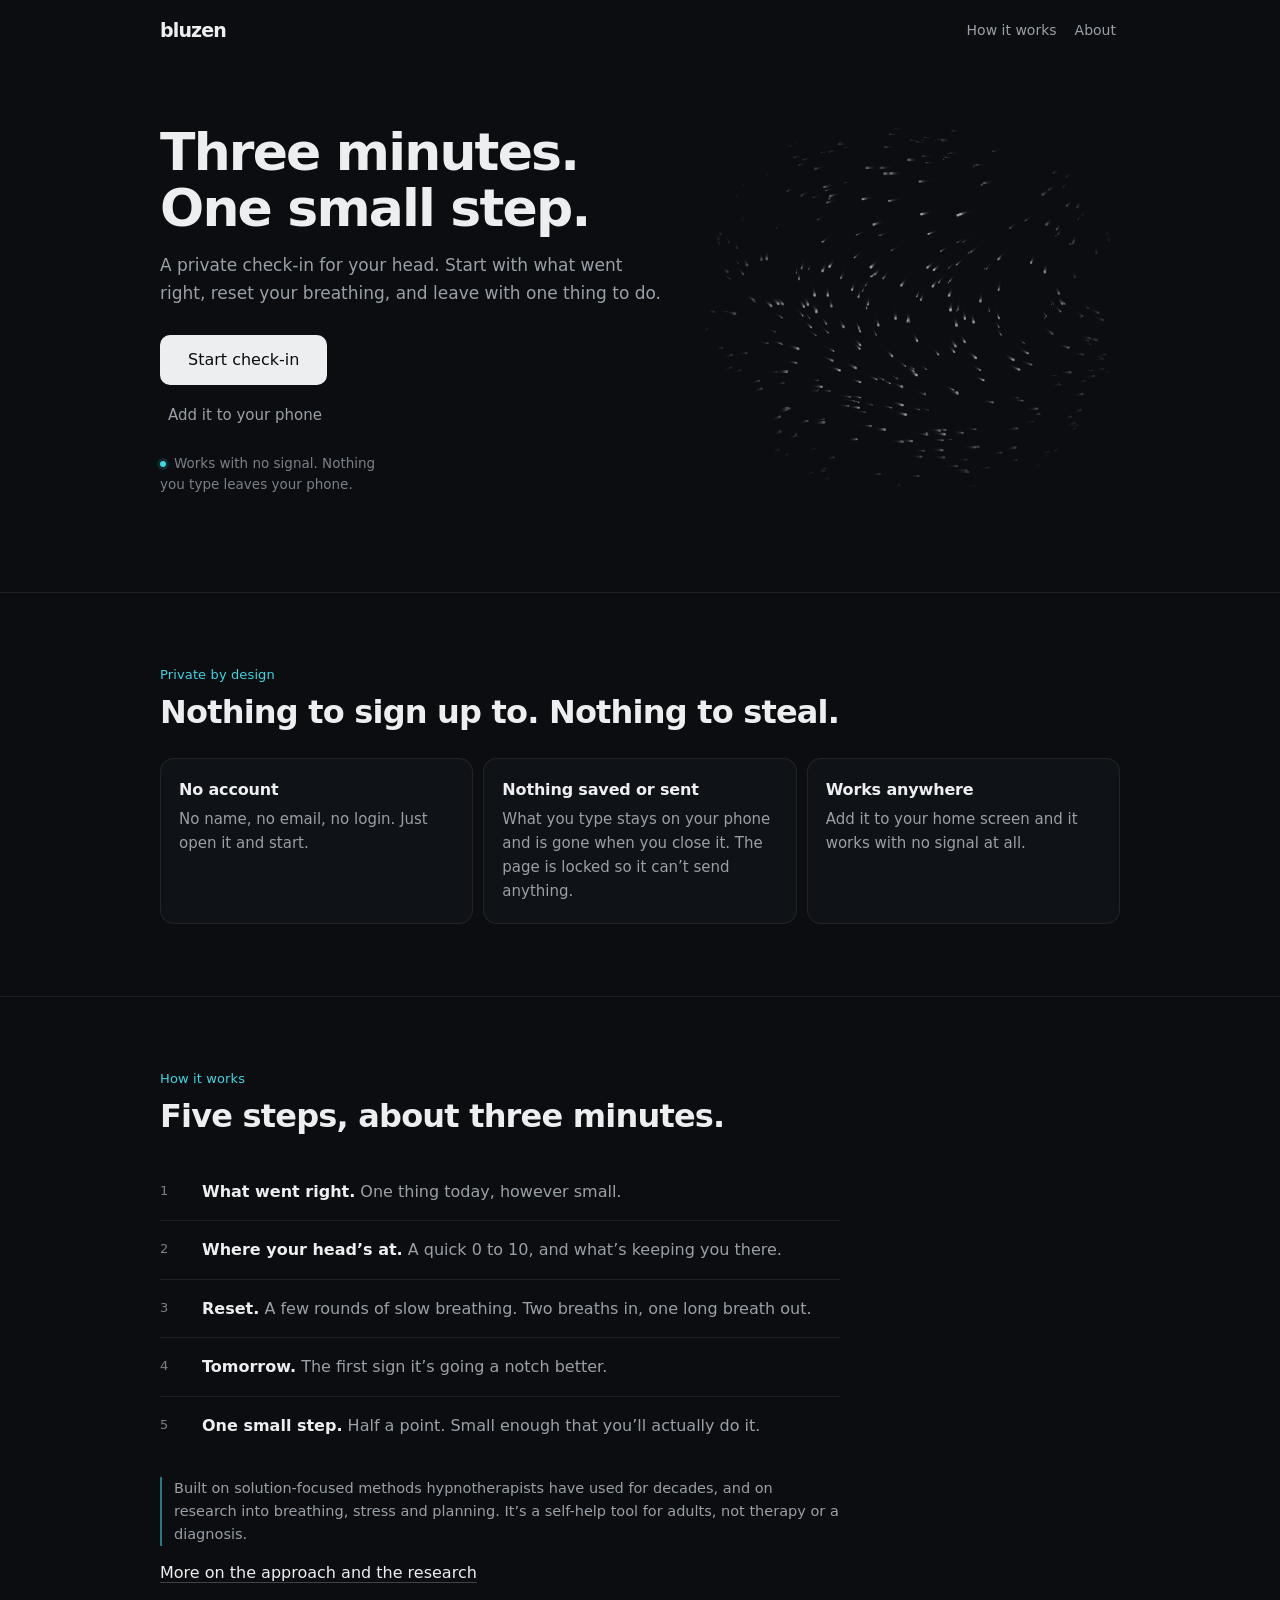
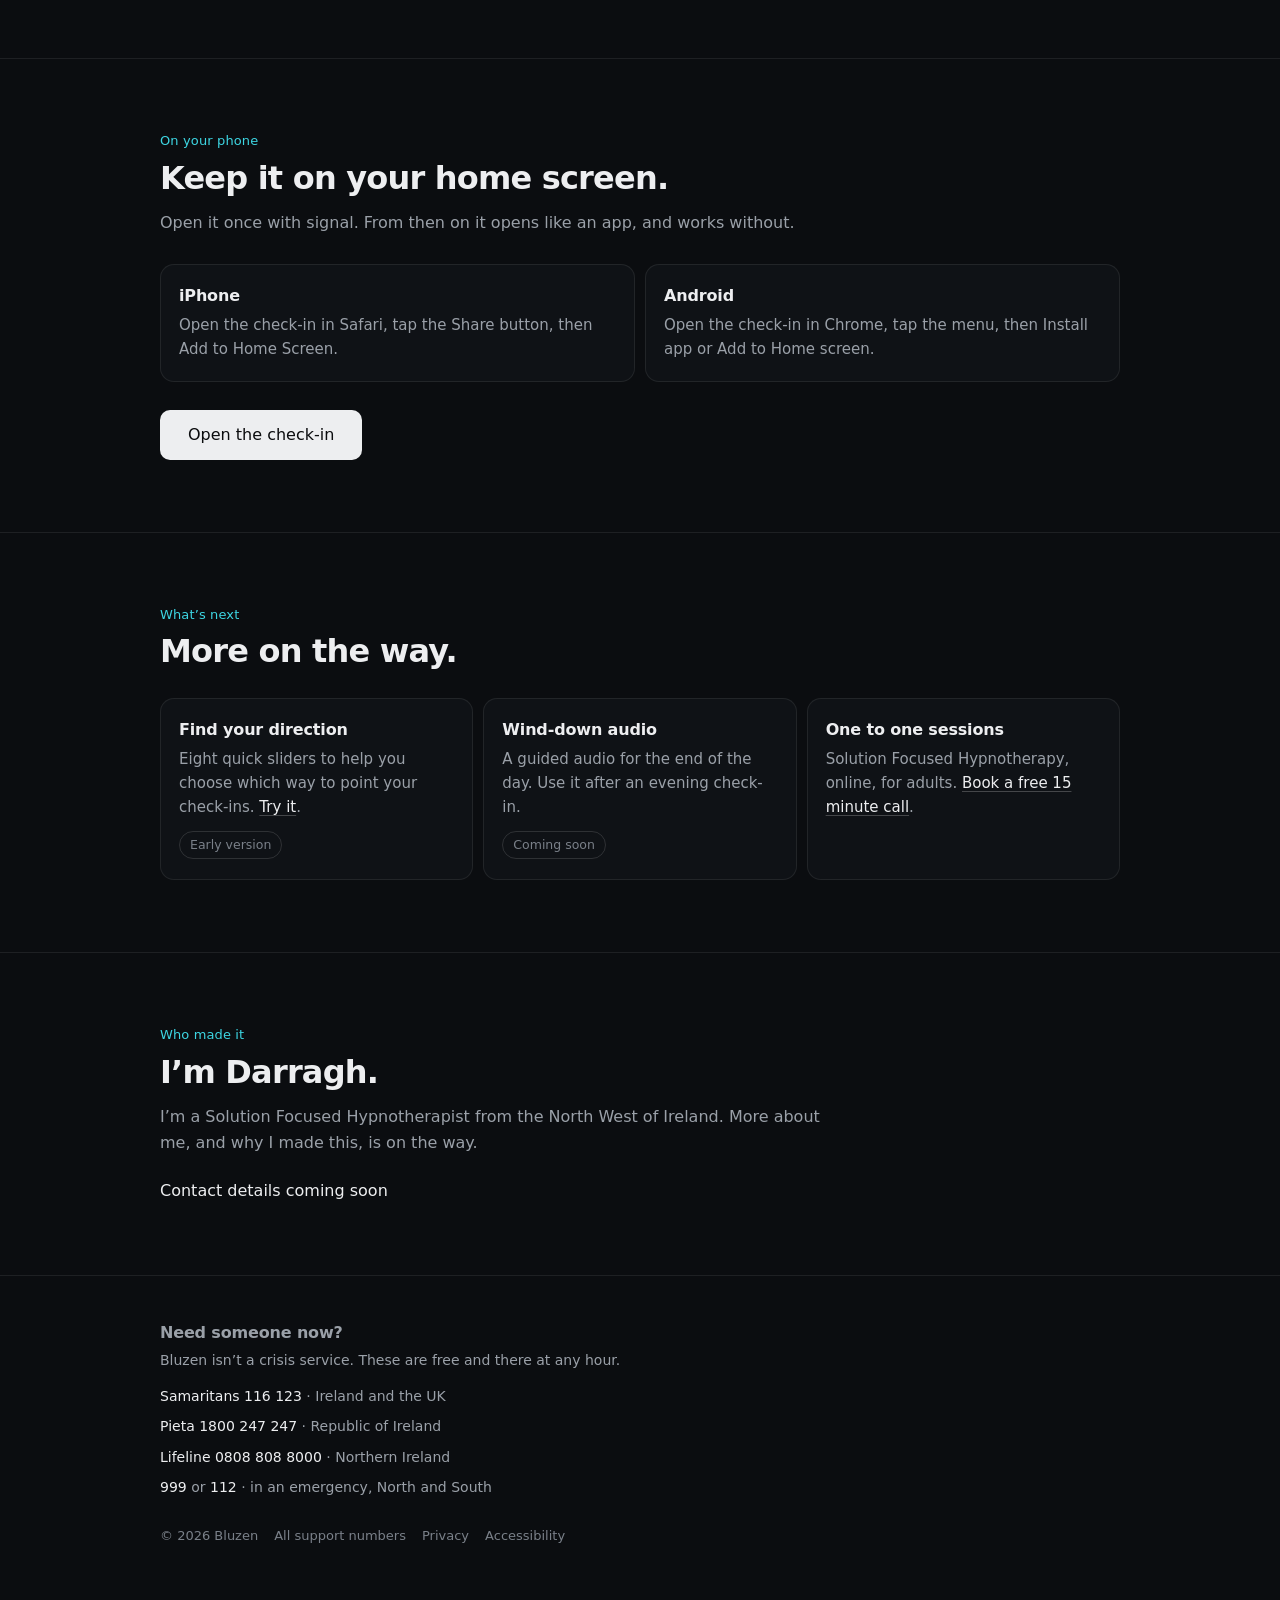
==== commit cd085d88: "Contact and price placeholders; old quiz data being deleted; name not final - No working contact add" ====
--- a/index.html
+++ b/index.html
@@ -203,8 +203,8 @@
       <h2 id="about-h">I’m Darragh.</h2>
       <p class="sub">I’m a Solution Focused Hypnotherapist from the North West of Ireland. More about me, and why I made this, is on the way.</p>
       <div class="cta-row">
-        <!-- CONFIRM this address works. The site runs on bluzenfocus.net. -->
-        <a href="mailto:info@bluzenfocus.com">info@bluzenfocus.com</a>
+        <!-- TODO CONTACT: there is no working contact address yet. Set one up (for example hello@ your domain, forwarding to your own inbox), then put it here, in privacy.html, accessibility.html and how-it-works.html. -->
+        <span>Contact details coming soon</span>
       </div>
     </div>
   </section>
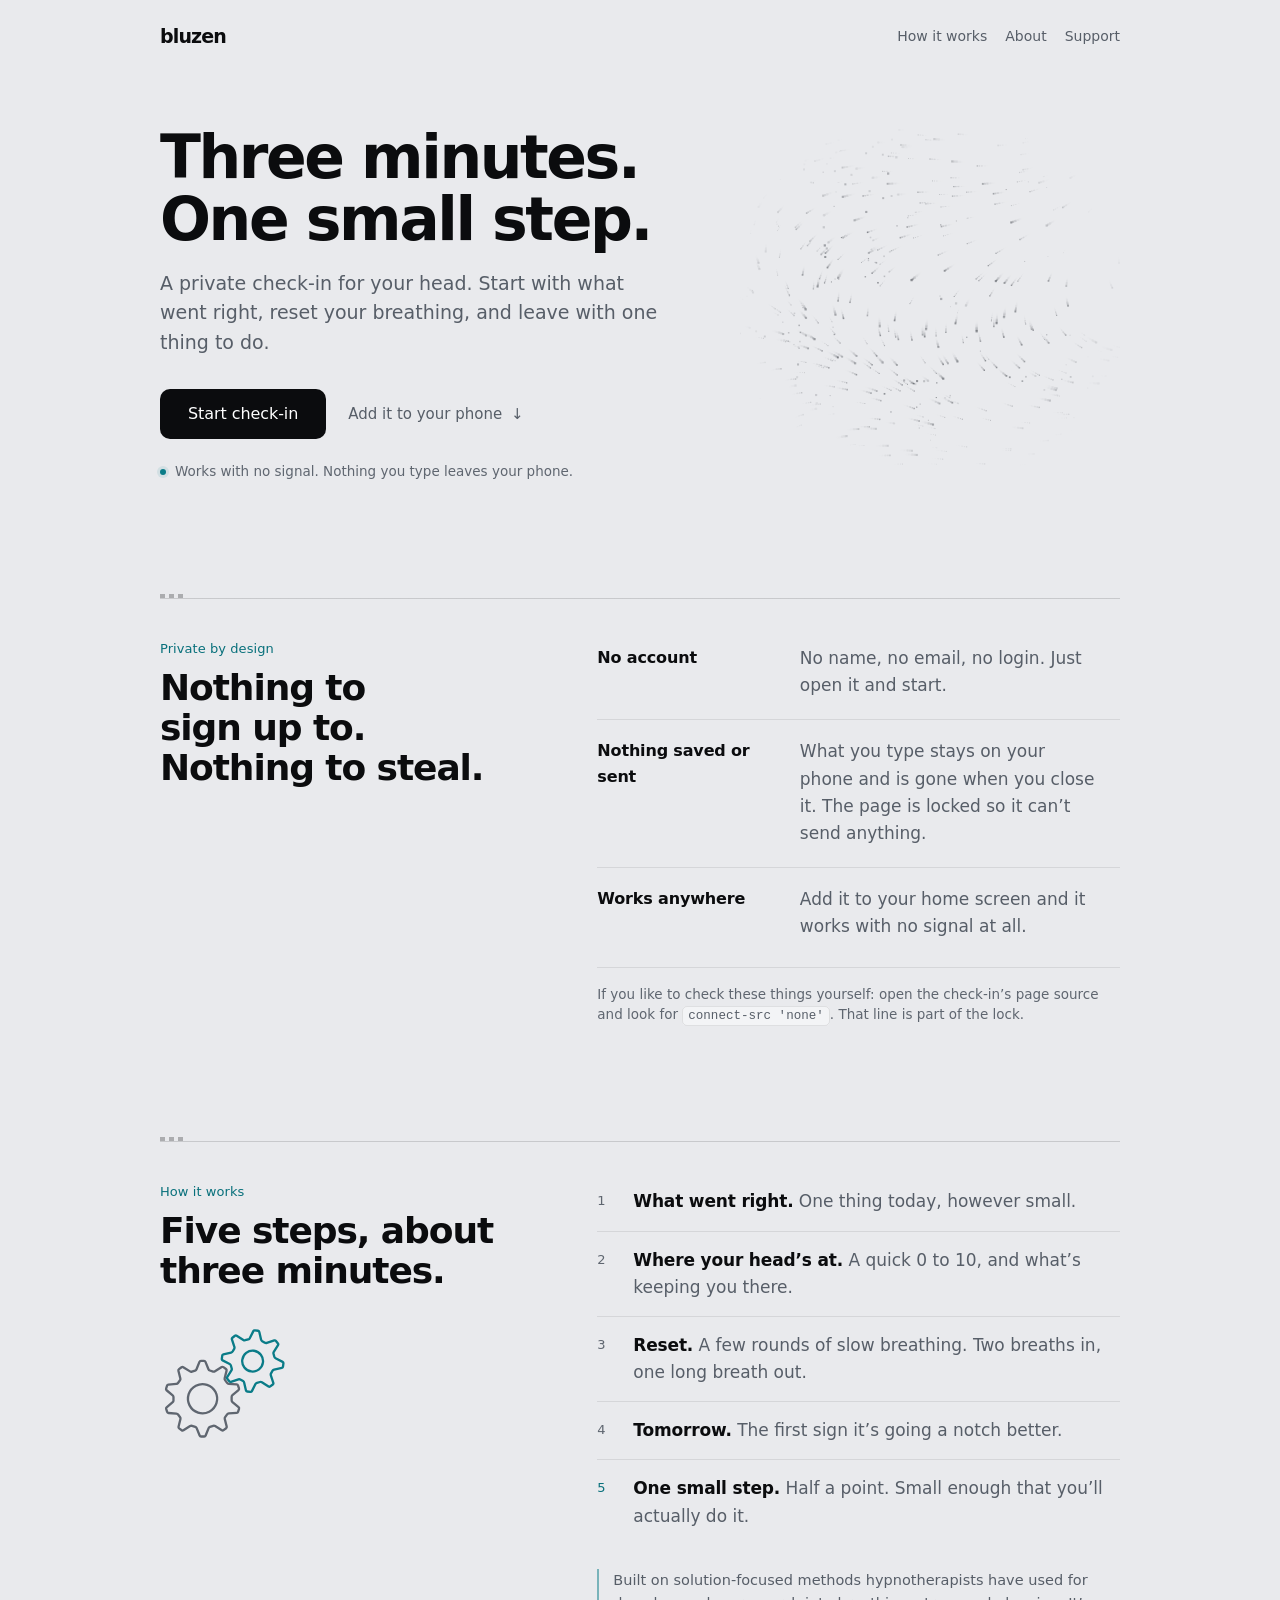
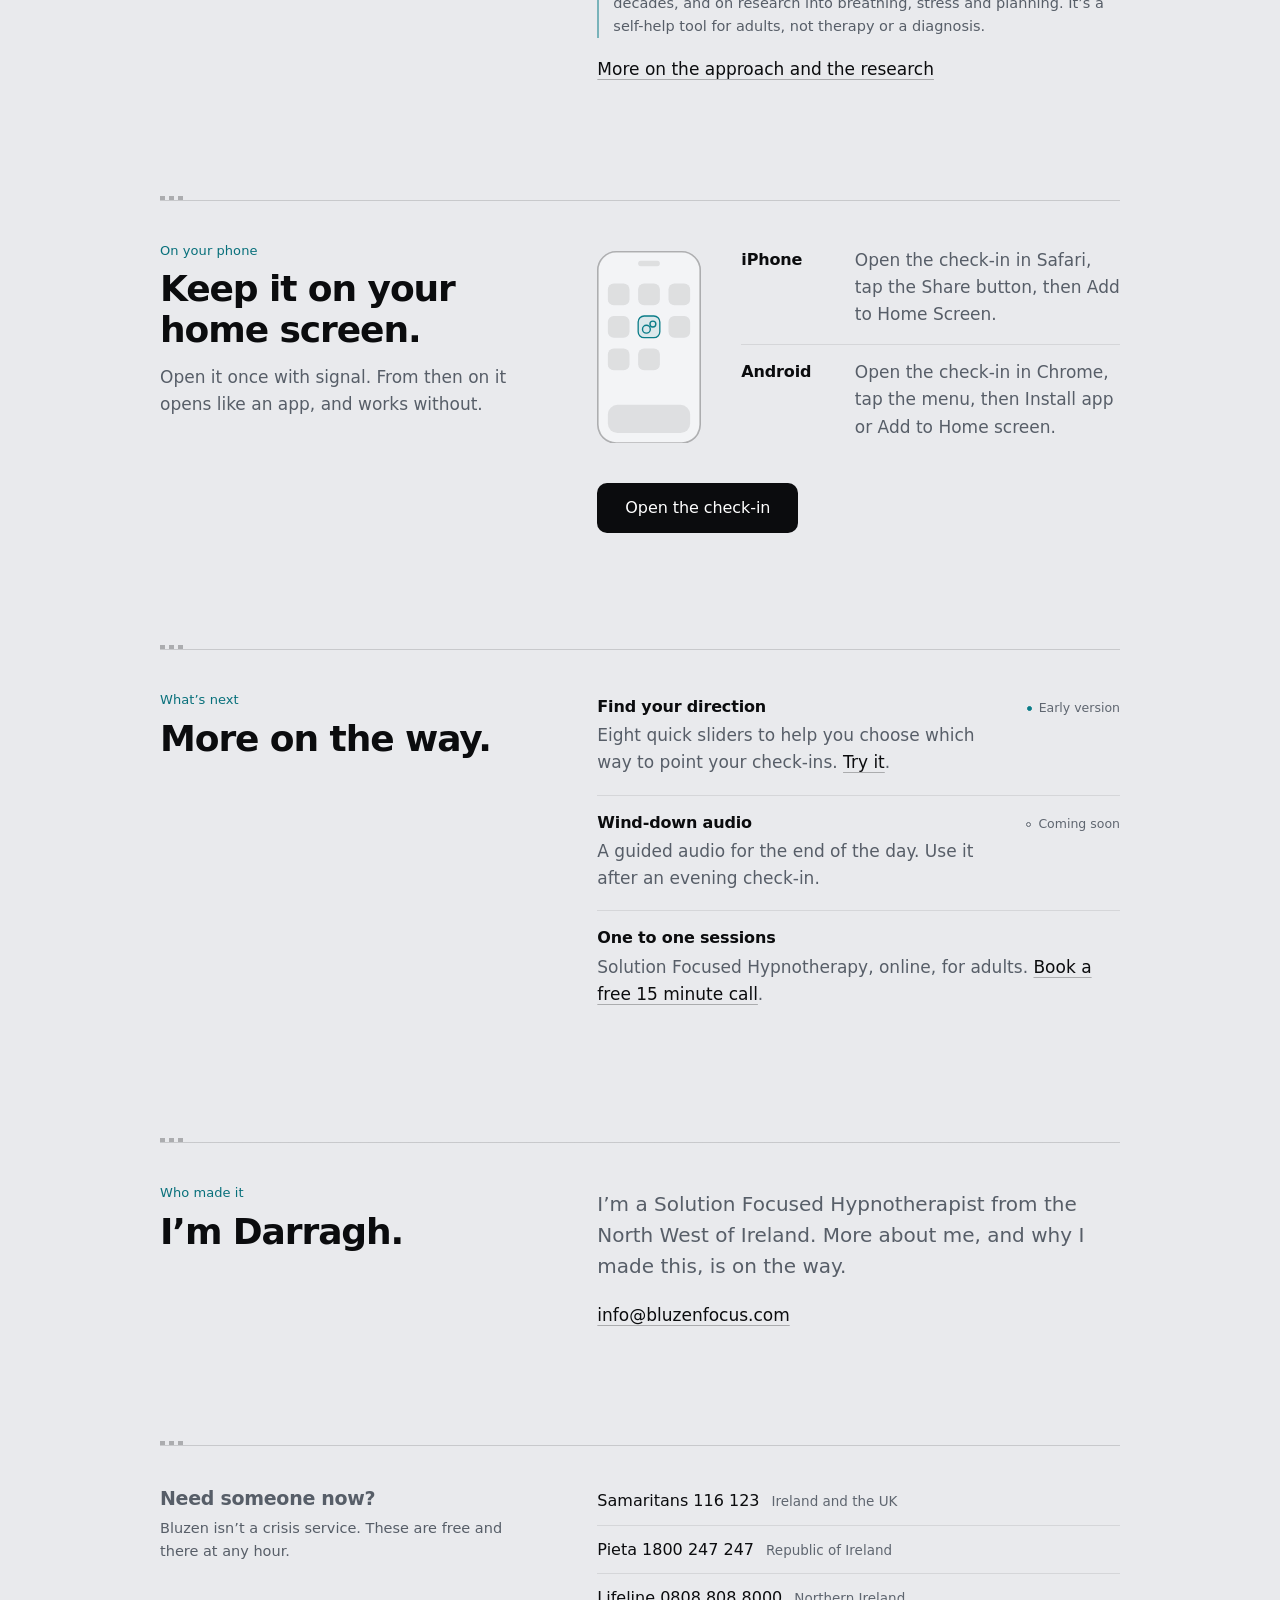
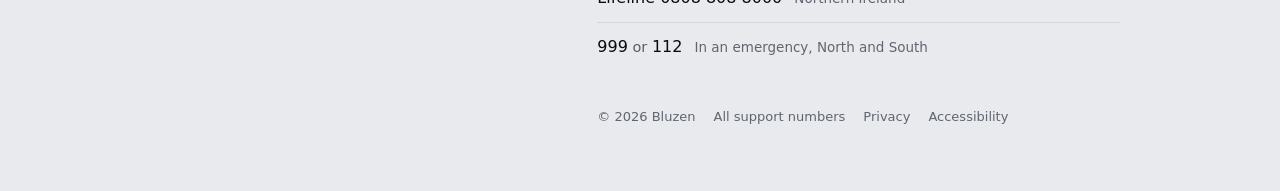
==== commit 5fea3bf9: "Fable step 1: home page craft pass and plain-page restyle Work by Claude Fable 5.2 from the a3b0f9f " ====
--- a/index.html
+++ b/index.html
@@ -8,7 +8,7 @@
   One self-contained page in the check-in's look. No fonts, scripts, trackers or embeds from
   anywhere else: the policy line below allows this page's own images and nothing more.
   The hero is a murmuration that gathers into the Bluzen head and gears. With reduced motion
-  it shows the logo, still.
+  it shows the logo, still. The page follows the device's light or dark setting.
   Before publishing: confirm the CPHT and David Newton wording with CPHT Belfast, and confirm
   which contact email works (bluzenfocus.com or bluzenfocus.net). Search for CONFIRM.
 -->
@@ -22,106 +22,202 @@
 <meta property="og:description" content="Three minutes. One small step. Works offline, and nothing you type leaves your phone.">
 <meta property="og:image" content="https://www.bluzenfocus.net/assets/og-image.png">
 <meta name="twitter:card" content="summary_large_image">
-<meta name="theme-color" content="#0B0D10">
-<meta name="color-scheme" content="dark">
+<meta name="theme-color" content="#0B0D10" media="(prefers-color-scheme: dark)">
+<meta name="theme-color" content="#E9EAED" media="(prefers-color-scheme: light)">
+<meta name="color-scheme" content="dark light">
 <meta name="referrer" content="no-referrer">
 <link rel="icon" href="assets/bluzen-mark-cyan.png">
 <link rel="apple-touch-icon" href="check-in/apple-touch-icon.png">
 <style>
-:root{--bg:#0B0D10;--panel:#13161C;--well:#0F1216;--line:rgba(255,255,255,.08);--line-2:rgba(255,255,255,.13);--line-3:rgba(255,255,255,.22);--text:#EDEEF0;--muted:#9AA0A8;--faint:#7A8089;--accent:#3DD6E3;--accent-dim:rgba(61,214,227,.12);--ease:cubic-bezier(.2,.8,.2,1);--sans:"Inter","InterVariable","Inter Variable",ui-sans-serif,system-ui,-apple-system,"Segoe UI",Roboto,"Helvetica Neue",Arial,sans-serif}
+/* Tokens: the check-in's. Dark first; light follows the device's setting. */
+:root{
+  color-scheme:dark;
+  --bg:#0B0D10;--panel:#13161C;--well:#0F1216;
+  --line:rgba(255,255,255,.08);--line-2:rgba(255,255,255,.13);--line-3:rgba(255,255,255,.22);
+  --text:#EDEEF0;--muted:#9AA0A8;--faint:#7A8089;
+  --accent:#3DD6E3;--accent-ink:#3DD6E3;--accent-dim:rgba(61,214,227,.12);--accent-line:rgba(61,214,227,.55);
+  --cta:#EDEEF0;--cta-hover:#FFFFFF;--on-cta:#0B0C0E;
+  --ease:cubic-bezier(.2,.8,.2,1);
+  --sans:"Inter","InterVariable","Inter Variable",ui-sans-serif,system-ui,-apple-system,"Segoe UI",Roboto,"Helvetica Neue",Arial,sans-serif;
+  --mono:ui-monospace,"SF Mono",SFMono-Regular,Menlo,Consolas,"Liberation Mono",monospace;
+  --edge:20px;
+}
+@media (prefers-color-scheme:light){
+  :root{
+    color-scheme:light;
+    --bg:#E9EAED;--panel:#FBFBFC;--well:#F3F4F6;
+    --line:rgba(11,12,14,.09);--line-2:rgba(11,12,14,.15);--line-3:rgba(11,12,14,.28);
+    --text:#0B0C0E;--muted:#575E68;--faint:#5F6670;
+    --accent:#0A7C88;--accent-ink:#08707B;--accent-dim:rgba(10,124,136,.1);--accent-line:rgba(10,124,136,.5);
+    --cta:#0B0C0E;--cta-hover:#25282D;--on-cta:#FFFFFF;
+  }
+}
 *,*::before,*::after{box-sizing:border-box}
-html{background:var(--bg);-webkit-text-size-adjust:100%;scroll-behavior:smooth}
-body{margin:0;background:var(--bg);color:var(--text);font:400 16px/1.6 var(--sans);-webkit-font-smoothing:antialiased}
-h1,h2,h3,p{margin:0}
+html{background:var(--bg);-webkit-text-size-adjust:100%;text-size-adjust:100%;scroll-behavior:smooth;scroll-padding-top:16px}
+body{margin:0;background:var(--bg);color:var(--text);font:400 16px/1.6 var(--sans);font-kerning:normal;-webkit-font-smoothing:antialiased;-moz-osx-font-smoothing:grayscale;-webkit-tap-highlight-color:transparent}
+h1,h2,h3,p,dl,dd,ol,ul{margin:0;padding:0}
+ol,ul{list-style:none}
 a{color:inherit}
+::selection{background:var(--accent-line);color:var(--text)}
 :focus-visible{outline:2px solid var(--accent);outline-offset:3px;border-radius:4px}
 .skip{position:absolute;left:-999px;top:8px;padding:8px 12px;background:var(--panel);border:1px solid var(--line-2);border-radius:8px;z-index:9}
 .skip:focus{left:8px}
-.wrap{width:100%;max-width:680px;margin:0 auto;padding:0 20px}
-header.top{display:flex;align-items:center;justify-content:space-between;height:60px;max-width:1080px;margin:0 auto;padding:0 20px}
+.wrap{width:100%;max-width:1040px;margin:0 auto;padding:0 var(--edge)}
+
+/* Header */
+header.top{display:flex;align-items:center;justify-content:space-between;height:60px;max-width:1040px;margin:0 auto;padding:0 var(--edge)}
 .wordmark{font-size:19px;font-weight:700;letter-spacing:-.045em;text-decoration:none}
-.top a.small{font-size:14px;color:var(--muted);text-decoration:none;padding:8px 4px}
-.top a.small:hover{color:var(--text)}
-.top nav{display:flex;gap:10px}
-a.more{color:var(--text);text-decoration:underline;text-decoration-color:var(--line-3);text-underline-offset:4px}
-.hero{text-align:center;padding:12px 0 72px}
-.hero-in{max-width:1080px;margin:0 auto}
-.stage{position:relative;width:100%;max-width:320px;height:clamp(180px,30vh,250px);margin:0 auto;opacity:.92}
+.top nav{display:flex;gap:2px;margin-right:-8px}
+.top nav a{font-size:14px;color:var(--muted);text-decoration:none;padding:8px;border-radius:6px;transition:color .15s var(--ease)}
+.top nav a:hover{color:var(--text)}
+
+/* Links and buttons */
+a.more,.cta-row a,.rows a,.fine a{color:var(--text);text-decoration:underline;text-decoration-color:var(--line-3);text-decoration-thickness:1px;text-underline-offset:4px;transition:text-decoration-color .15s var(--ease)}
+a.more:hover,.cta-row a:hover,.rows a:hover,.fine a:hover{text-decoration-color:currentColor}
+.btn{display:inline-flex;align-items:center;justify-content:center;min-height:50px;padding:0 28px;border-radius:10px;font-size:16px;font-weight:500;letter-spacing:-.005em;text-decoration:none;transition:background-color .15s var(--ease),transform .12s var(--ease)}
+.btn.primary{background:var(--cta);color:var(--on-cta)}
+.btn.primary:hover{background:var(--cta-hover)}
+.btn:active{transform:scale(.985)}
+.link{color:var(--muted);font-size:15px;text-decoration:none;padding:8px;border-radius:6px;transition:color .15s var(--ease)}
+.link:hover{color:var(--text)}
+.link span{display:inline-block;margin-left:4px;transition:transform .2s var(--ease)}
+.link:hover span{transform:translateY(2px)}
+
+/* Hero */
+.hero{text-align:center;padding:8px 0 76px}
+.stage{position:relative;width:100%;max-width:300px;height:clamp(176px,28vh,236px);margin:0 auto;opacity:.92}
+.stage canvas{display:block;width:100%;height:100%;-webkit-mask-image:radial-gradient(ellipse 54% 56% at 50% 50%,#000 52%,transparent 100%);mask-image:radial-gradient(ellipse 54% 56% at 50% 50%,#000 52%,transparent 100%)}
+h1{font-size:clamp(34px,9.4vw,60px);line-height:1.04;font-weight:600;letter-spacing:-.04em;margin-top:10px}
+h1 span{display:block}
+.lede{margin:18px auto 0;max-width:29em;color:var(--muted);font-size:17px;line-height:1.55;text-wrap:pretty}
+.actions{display:flex;flex-direction:column;align-items:center;gap:8px;margin-top:28px}
+.promise{margin:22px auto 0;font-size:13.5px;line-height:1.55;color:var(--faint)}
+.promise .l{display:block}
+.led{display:inline-block;width:6px;height:6px;margin-right:9px;border-radius:50%;background:var(--accent);box-shadow:0 0 0 3px var(--accent-dim);vertical-align:1px}
+
+/* Sections. Each opens with a hairline carrying three gear teeth. */
+section.block{padding:0 0 72px}
+.rule{height:5px;margin-bottom:28px;background:
+  linear-gradient(90deg,var(--line-3) 0 5px,transparent 5px 9px,var(--line-3) 9px 14px,transparent 14px 18px,var(--line-3) 18px 23px,transparent 23px) no-repeat left top/23px 4px,
+  linear-gradient(var(--line-2),var(--line-2)) no-repeat left bottom/100% 1px}
+.label{font-size:13px;font-weight:500;color:var(--accent-ink);letter-spacing:.005em}
+h2{font-size:clamp(26px,6.6vw,36px);line-height:1.12;font-weight:600;letter-spacing:-.03em;margin-top:8px;text-wrap:balance}
+h3{font-size:16px;line-height:1.4;font-weight:600;letter-spacing:-.01em}
+.head{position:relative}
+.head .sub{margin-top:14px;color:var(--muted);max-width:30em;text-wrap:pretty}
+.body{margin-top:28px}
+.fine{font-size:13.5px;line-height:1.55;color:var(--faint);text-wrap:pretty}
+code{font:400 .93em/1 var(--mono);color:var(--muted);padding:2px 5px;border:1px solid var(--line);border-radius:5px;background:var(--well);white-space:nowrap}
+
+/* Private by design: a plain ledger, not cards */
+.ledger > div{padding:16px 0 18px;border-top:1px solid var(--line)}
+.ledger > div:first-child{border-top:0;padding-top:0}
+.ledger dt{font-size:16px;font-weight:600;letter-spacing:-.01em}
+.ledger dd{margin-top:3px;color:var(--muted);text-wrap:pretty}
+.ledger + .fine{margin-top:6px;padding-top:16px;border-top:1px solid var(--line)}
+
+/* How it works: five numbered steps, and two gears that turn as you read down */
+.cog{position:absolute;right:0;top:-4px;width:64px;height:auto;overflow:visible;color:var(--faint)}
+.cog g{transform-box:fill-box;transform-origin:center}
+.cog .sm{color:var(--accent)}
+#how-h{padding-right:76px}
+.steps{counter-reset:s}
+.steps li{display:grid;grid-template-columns:28px minmax(0,1fr);gap:8px;padding:15px 0;border-top:1px solid var(--line)}
+.steps li:first-child{border-top:0;padding-top:0}
+.steps li::before{counter-increment:s;content:counter(s);font-size:13px;font-weight:500;font-variant-numeric:tabular-nums;color:var(--faint);line-height:1.97}
+.steps li:last-child::before{color:var(--accent-ink)}
+.steps b{font-weight:600;letter-spacing:-.01em}
+.steps span{color:var(--muted)}
+.note{margin-top:24px;padding-left:14px;border-left:2px solid var(--accent-line);font-size:14.5px;color:var(--muted);text-wrap:pretty}
+.body > p.after{margin-top:18px}
+
+/* On your phone: a small drawing of a home screen beside the two sets of steps */
+.phone{display:grid;grid-template-columns:76px minmax(0,1fr);gap:22px;align-items:start}
+.handset{display:block;width:76px;height:auto;margin-top:4px}
+.handset .shell{fill:var(--well);stroke:var(--line-3)}
+.handset .app{fill:var(--line)}
+.handset .ours{fill:var(--accent-dim);stroke:var(--accent)}
+.handset .ring{fill:none;stroke:var(--accent);stroke-width:1.3}
+.os > div{padding:14px 0 16px;border-top:1px solid var(--line)}
+.os > div:first-child{border-top:0;padding-top:0}
+.os dt{font-size:16px;font-weight:600;letter-spacing:-.01em}
+.os dd{margin-top:3px;color:var(--muted);text-wrap:pretty}
+.open{margin-top:26px}
+
+/* What's next: rows with a quiet status */
+.rows li{display:grid;grid-template-columns:minmax(0,1fr) auto;gap:4px 16px;align-items:baseline;padding:16px 0 18px;border-top:1px solid var(--line)}
+.rows li:first-child{border-top:0;padding-top:0}
+.rows p{grid-column:1/-1;color:var(--muted);text-wrap:pretty}
+.tag{font-size:12.5px;color:var(--faint);white-space:nowrap}
+.tag::before{content:"";display:inline-block;width:5px;height:5px;margin-right:7px;border-radius:50%;border:1px solid var(--faint);vertical-align:1px}
+.tag.live::before{background:var(--accent);border-color:var(--accent)}
+
+/* About */
+.about p{font-size:18px;line-height:1.55;color:var(--muted);max-width:30em;text-wrap:pretty}
+.about img{display:block;width:96px;height:116px;margin-bottom:18px;object-fit:cover;object-position:center 20%;border-radius:12px;border:1px solid var(--line)}
+.about p strong{color:var(--text);font-weight:500}
+.cta-row{display:flex;flex-wrap:wrap;gap:6px 18px;margin-top:20px}
+
+/* Footer */
+footer{padding:0 0 56px;font-size:14.5px;color:var(--muted)}
+footer h2{font-size:19px;line-height:1.3;margin:0;letter-spacing:-.015em}
+footer .head p{margin-top:6px;max-width:26em}
+.nums li{display:flex;flex-wrap:wrap;align-items:baseline;gap:0 12px;padding:11px 0;border-top:1px solid var(--line)}
+.nums li:first-child{border-top:0;padding-top:0}
+.nums a{color:var(--text);text-decoration:none;font-size:16px;font-weight:500;font-variant-numeric:tabular-nums;transition:color .15s var(--ease)}
+.nums a:hover{color:var(--accent-ink)}
+.nums .where{color:var(--faint);font-size:13.5px}
+.legal{display:flex;flex-wrap:wrap;gap:4px 18px;margin-top:36px;color:var(--faint);font-size:13px}
+.legal a{text-decoration:none;transition:color .15s var(--ease)}
+.legal a:hover{color:var(--text)}
+
+@media (max-width:359px){.top nav a{padding:8px 5px;font-size:13.5px}}
+@media (min-width:600px){
+  :root{--edge:28px}
+  .phone{grid-template-columns:92px minmax(0,1fr);gap:32px}
+  .handset{width:92px}
+}
+
+/* Laptop and up: one left edge for everything, headings in a narrow column, detail beside them */
 @media (min-width:900px){
-  .hero{padding:56px 0 96px}
-  .hero-in{display:grid;grid-template-columns:1.1fr .9fr;align-items:center;gap:40px;padding:0 20px}
-  .hero-in .wrap{order:1;text-align:left;padding:0;margin:0;max-width:none}
-  .hero-in .stage{order:2;max-width:420px;height:360px}
-  .hero-in .lede,.hero-in .promise{margin-left:0}
-  .hero-in .actions{align-items:flex-start}
-  h1{font-size:56px}
-}
-@media (min-width:900px){
-  section.block{padding:96px 0}
-  /* line every section up with the hero's left edge, and keep reading lines comfortable */
-  .hero-in{max-width:1000px}
-  header.top{max-width:1000px}
-  section.block .wrap,footer .wrap{max-width:1000px}
-  section.block .wrap > p,section.block .wrap > h2,section.block .wrap > .steps,section.block .wrap > .about,footer .wrap > *{max-width:680px}
-  .facts,.phones{max-width:none}
-}
-.stage canvas{display:block;width:100%;height:100%;-webkit-mask-image:radial-gradient(ellipse 54% 56% at 50% 50%,#000 52%,transparent 100%);mask-image:radial-gradient(ellipse 54% 56% at 50% 50%,#000 52%,transparent 100%)}
-h1{font-size:clamp(32px,8vw,52px);line-height:1.08;font-weight:600;letter-spacing:-.035em;text-wrap:balance;margin-top:8px}
-.lede{margin:16px auto 0;max-width:30em;color:var(--muted);font-size:17px;text-wrap:pretty}
-.actions{display:flex;flex-direction:column;align-items:center;gap:10px;margin-top:28px}
-.btn{display:inline-flex;align-items:center;justify-content:center;min-height:50px;padding:0 28px;border-radius:10px;font-size:16px;font-weight:500;text-decoration:none;transition:background-color .15s var(--ease),transform .12s var(--ease)}
-.btn.primary{background:var(--text);color:#0B0C0E}
-.btn.primary:hover{background:#fff}
-.btn:active{transform:scale(.985)}
-.link{color:var(--muted);font-size:15px;text-decoration:none;padding:8px}
-.link:hover{color:var(--text)}
-.promise{margin:18px auto 0;max-width:22em;font-size:13.5px;color:var(--faint);text-wrap:balance}
-.promise .led{display:inline-block;width:6px;height:6px;border-radius:50%;background:var(--accent);box-shadow:0 0 0 3px var(--accent-dim);margin-right:8px;vertical-align:1px}
-section.block{padding:72px 0;border-top:1px solid var(--line)}
-.label{font-size:13px;font-weight:500;color:var(--accent);letter-spacing:.01em}
-h2{font-size:clamp(25px,6vw,32px);line-height:1.15;font-weight:600;letter-spacing:-.025em;margin-top:8px;text-wrap:balance}
-.block p.sub{margin-top:14px;color:var(--muted);text-wrap:pretty}
-.facts{display:grid;gap:10px;margin-top:28px}
-.fact{padding:18px 18px 20px;border:1px solid var(--line);border-radius:14px;background:var(--well)}
-.fact h3{font-size:16px;font-weight:600;letter-spacing:-.01em}
-.fact p{margin-top:4px;color:var(--muted);font-size:15px}
-@media (min-width:640px){.facts{grid-template-columns:repeat(3,1fr)}}
-.steps{list-style:none;margin:28px 0 0;padding:0;counter-reset:s}
-.steps li{display:grid;grid-template-columns:32px 1fr;gap:10px;padding:16px 0;border-top:1px solid var(--line)}
-.steps li:first-child{border-top:0}
-.steps li::before{counter-increment:s;content:counter(s);font-size:13px;font-weight:500;color:var(--faint);line-height:1.9}
-.steps b{font-weight:600}
-.steps span{color:var(--muted)}
-.note{margin-top:22px;padding-left:12px;border-left:2px solid rgba(61,214,227,.55);font-size:14.5px;color:var(--muted)}
-.phones{display:grid;gap:10px;margin-top:28px}
-@media (min-width:640px){.phones{grid-template-columns:1fr 1fr}}
-.soon .tag{display:inline-block;margin-top:12px;padding:3px 10px;border:1px solid var(--line-2);border-radius:999px;font-size:12.5px;color:var(--faint)}
-.fact a{color:var(--text);text-underline-offset:3px;text-decoration-color:var(--line-3)}
-.about{display:grid;grid-template-columns:1fr;gap:18px;align-items:start;margin-top:24px}
-@media (min-width:560px){.about{grid-template-columns:96px 1fr;gap:20px}}
-.about img{width:96px;height:116px;object-fit:cover;object-position:center 20%;border-radius:12px;border:1px solid var(--line)}
-.about p+p{margin-top:12px}
-.about p{color:var(--muted)}
-.about p strong{color:var(--text);font-weight:500}
-.cta-row{display:flex;flex-wrap:wrap;gap:6px 18px;margin-top:22px}
-.cta-row a{color:var(--text);text-decoration:underline;text-decoration-color:var(--line-3);text-underline-offset:4px}
-.cta-row a:hover{text-decoration-color:currentColor}
-footer{border-top:1px solid var(--line);padding:48px 0 56px;font-size:14px;color:var(--muted)}
-footer h2{font-size:16px;margin:0;letter-spacing:-.01em}
-.nums{display:grid;gap:8px;margin:14px 0 0;padding:0;list-style:none}
-.nums a{color:var(--text);text-decoration:none;font-weight:500}
-.nums a:hover{color:var(--accent)}
-.legal{display:flex;flex-wrap:wrap;gap:4px 16px;margin-top:28px;color:var(--faint);font-size:13px}
-.legal a{text-decoration:none}
-.legal a:hover{color:var(--text)}
-@media (prefers-reduced-motion:reduce){*{transition-duration:.001ms!important}html{scroll-behavior:auto}}
+  :root{--edge:40px}
+  body{font-size:17px}
+  header.top{height:72px}
+  .hero{padding:44px 0 112px;text-align:left}
+  .hero-in{display:grid;grid-template-columns:minmax(0,7fr) minmax(0,5fr);align-items:center;gap:48px;max-width:1040px;margin:0 auto;padding:0 var(--edge)}
+  .hero-in .wrap{order:1;padding:0}
+  .hero-in .stage{order:2;max-width:380px;height:340px;margin:0 0 0 auto}
+  .lede{margin-left:0;font-size:19px}
+  .actions{flex-direction:row;align-items:center;gap:14px;margin-top:32px}
+  .promise{margin-left:0}
+  .promise .l{display:inline}
+  section.block{padding-bottom:112px}
+  .rule{margin-bottom:40px}
+  .split{display:grid;grid-template-columns:minmax(0,5fr) minmax(0,7fr);column-gap:64px;align-items:start}
+  .split .body{margin-top:6px}
+  .split > .rule{grid-column:1/-1}
+  .cog{position:static;display:block;width:124px;margin:36px 0 0 2px}
+  #how-h{padding-right:0}
+  .ledger > div{display:grid;grid-template-columns:10.5em minmax(0,1fr);gap:24px;padding:18px 0 20px}
+  .ledger dd{margin-top:0}
+  .os > div{display:grid;grid-template-columns:5.5em minmax(0,1fr);gap:20px}
+  .os dd{margin-top:0}
+  .phone{grid-template-columns:104px minmax(0,1fr);gap:40px}
+  .handset{width:104px}
+  .rows p{grid-column:1;max-width:32em}
+  .rows .tag{grid-row:1;grid-column:2}
+  .about p{font-size:20px}
+  footer{padding-bottom:64px}
+  footer .split .body{margin-top:2px}
+}
+@media (prefers-reduced-motion:reduce){*,*::before,*::after{transition-duration:.001ms!important}html{scroll-behavior:auto}}
 </style>
 </head>
 <body>
 <a class="skip" href="#main">Skip to content</a>
 <header class="top">
   <a class="wordmark" href="/" aria-label="Bluzen home">bluzen</a>
-  <nav><a class="small" href="how-it-works.html">How it works</a> <a class="small" href="#about">About</a></nav>
+  <nav aria-label="Main"><a href="how-it-works.html">How it works</a><a href="#about">About</a><a href="support.html">Support</a></nav>
 </header>
 
 <main id="main">
@@ -129,102 +225,153 @@
    <div class="hero-in">
     <div class="stage" aria-hidden="true"><canvas id="swarm"></canvas></div>
     <div class="wrap">
-      <h1>Three minutes. One small step.</h1>
-      <p class="lede">A private check-in for your head. Start with what went right, reset your breathing, and leave with one thing to do.</p>
+      <h1><span>Three minutes.</span> <span>One small step.</span></h1>
+      <p class="lede">A private check-in for your head. Start with what went right, reset your breathing, and leave with one thing to&nbsp;do.</p>
       <div class="actions">
         <a class="btn primary" href="check-in/">Start check-in</a>
-        <a class="link" href="#phone">Add it to your phone</a>
-      </div>
-      <p class="promise"><span class="led" aria-hidden="true"></span>Works with no signal. Nothing you type leaves your phone.</p>
+        <a class="link" href="#phone">Add it to your phone <span aria-hidden="true">↓</span></a>
+      </div>
+      <p class="promise"><span class="l"><span class="led" aria-hidden="true"></span>Works with no signal.</span> <span class="l">Nothing you type leaves your&nbsp;phone.</span></p>
     </div>
    </div>
   </section>
 
   <section class="block" aria-labelledby="private-h">
-    <div class="wrap">
-      <p class="label">Private by design</p>
-      <h2 id="private-h">Nothing to sign up to. Nothing to steal.</h2>
-      <div class="facts">
-        <div class="fact"><h3>No account</h3><p>No name, no email, no login. Just open it and start.</p></div>
-        <div class="fact"><h3>Nothing saved or sent</h3><p>What you type stays on your phone and is gone when you close it. The page is locked so it can’t send anything.</p></div>
-        <div class="fact"><h3>Works anywhere</h3><p>Add it to your home screen and it works with no signal at all.</p></div>
+    <div class="wrap split">
+      <div class="rule" aria-hidden="true"></div>
+      <div class="head">
+        <p class="label">Private by design</p>
+        <h2 id="private-h">Nothing to sign up to. Nothing to&nbsp;steal.</h2>
+      </div>
+      <div class="body">
+        <dl class="ledger">
+          <div><dt>No account</dt><dd>No name, no email, no login. Just open it and start.</dd></div>
+          <div><dt>Nothing saved or sent</dt><dd>What you type stays on your phone and is gone when you close it. The page is locked so it can’t send anything.</dd></div>
+          <div><dt>Works anywhere</dt><dd>Add it to your home screen and it works with no signal at all.</dd></div>
+        </dl>
+        <p class="fine">If you like to check these things yourself: open the check-in’s page source and look for <code>connect-src 'none'</code>. That line is part of the lock.</p>
       </div>
     </div>
   </section>
 
   <section class="block" aria-labelledby="how-h">
-    <div class="wrap">
-      <p class="label">How it works</p>
-      <h2 id="how-h">Five steps, about three minutes.</h2>
-      <ol class="steps">
-        <li><div><b>What went right.</b> <span>One thing today, however small.</span></div></li>
-        <li><div><b>Where your head’s at.</b> <span>A quick 0 to 10, and what’s keeping you there.</span></div></li>
-        <li><div><b>Reset.</b> <span>A few rounds of slow breathing. Two breaths in, one long breath out.</span></div></li>
-        <li><div><b>Tomorrow.</b> <span>The first sign it’s going a notch better.</span></div></li>
-        <li><div><b>One small step.</b> <span>Half a point. Small enough that you’ll actually do it.</span></div></li>
-      </ol>
-      <p class="note">Built on solution-focused methods hypnotherapists have used for decades, and on research into breathing, stress and planning. It’s a self-help tool for adults, not therapy or a diagnosis.</p>
-      <p class="sub"><a class="more" href="how-it-works.html">More on the approach and the research</a></p>
+    <div class="wrap split">
+      <div class="rule" aria-hidden="true"></div>
+      <div class="head">
+        <p class="label">How it works</p>
+        <h2 id="how-h">Five steps, about three&nbsp;minutes.</h2>
+        <!-- The two gears from the logo, with real meshing teeth. They turn a little as the reader moves down the steps. Still with reduced motion. -->
+        <svg class="cog" id="cog" viewBox="-35 -61 107 96" fill="none" stroke="currentColor" stroke-width="2" stroke-linejoin="round" aria-hidden="true">
+          <g transform="translate(0 0)"><g class="big" id="cogBig"><path d="M24.31 -6.35Q24.59 -5.50 25.43 -5.16L31.79 -2.59Q32.62 -2.26 32.62 -1.36L32.62 1.36Q32.62 2.26 31.79 2.59L25.43 5.16Q24.59 5.50 24.31 6.35L23.41 9.15Q23.13 10.01 23.60 10.77L27.24 16.58Q27.72 17.35 27.19 18.08L25.59 20.27Q25.06 21.00 24.19 20.78L17.54 19.12Q16.67 18.90 15.94 19.43L13.56 21.16Q12.83 21.69 12.77 22.59L12.29 29.43Q12.23 30.33 11.37 30.61L8.79 31.45Q7.93 31.72 7.35 31.03L2.95 25.78Q2.37 25.09 1.47 25.09L-1.47 25.09Q-2.37 25.09 -2.95 25.78L-7.35 31.03Q-7.93 31.72 -8.79 31.45L-11.37 30.61Q-12.23 30.33 -12.29 29.43L-12.77 22.59Q-12.83 21.69 -13.56 21.16L-15.94 19.43Q-16.67 18.90 -17.54 19.12L-24.19 20.78Q-25.06 21.00 -25.59 20.27L-27.19 18.08Q-27.72 17.35 -27.24 16.58L-23.60 10.77Q-23.13 10.01 -23.41 9.15L-24.31 6.35Q-24.59 5.50 -25.43 5.16L-31.79 2.59Q-32.62 2.26 -32.62 1.36L-32.62 -1.36Q-32.62 -2.26 -31.79 -2.59L-25.43 -5.16Q-24.59 -5.50 -24.31 -6.35L-23.41 -9.15Q-23.13 -10.01 -23.60 -10.77L-27.24 -16.58Q-27.72 -17.35 -27.19 -18.08L-25.59 -20.27Q-25.06 -21.00 -24.19 -20.78L-17.54 -19.12Q-16.67 -18.90 -15.94 -19.43L-13.56 -21.16Q-12.83 -21.69 -12.77 -22.59L-12.29 -29.43Q-12.23 -30.33 -11.37 -30.61L-8.79 -31.45Q-7.93 -31.72 -7.35 -31.03L-2.95 -25.78Q-2.37 -25.09 -1.47 -25.09L1.47 -25.09Q2.37 -25.09 2.95 -25.78L7.35 -31.03Q7.93 -31.72 8.79 -31.45L11.37 -30.61Q12.23 -30.33 12.29 -29.43L12.77 -22.59Q12.83 -21.69 13.56 -21.16L15.94 -19.43Q16.67 -18.90 17.54 -19.12L24.19 -20.78Q25.06 -21.00 25.59 -20.27L27.19 -18.08Q27.72 -17.35 27.24 -16.58L23.60 -10.77Q23.13 -10.01 23.41 -9.15Z"/><circle r="12.6"/></g></g>
+          <g transform="translate(43.19 -32.42)"><g class="sm" id="cogSm" transform="rotate(74.48)"><path d="M18.13 -6.04Q18.48 -5.21 19.33 -4.91L25.75 -2.61Q26.60 -2.30 26.60 -1.40L26.60 1.40Q26.60 2.30 25.75 2.61L19.33 4.91Q18.48 5.21 18.13 6.04L17.10 8.55Q16.75 9.38 17.14 10.20L20.05 16.37Q20.44 17.18 19.80 17.82L17.82 19.80Q17.18 20.44 16.37 20.05L10.20 17.14Q9.38 16.75 8.55 17.10L6.04 18.13Q5.21 18.48 4.91 19.33L2.61 25.75Q2.30 26.60 1.40 26.60L-1.40 26.60Q-2.30 26.60 -2.61 25.75L-4.91 19.33Q-5.21 18.48 -6.04 18.13L-8.55 17.10Q-9.38 16.75 -10.20 17.14L-16.37 20.05Q-17.18 20.44 -17.82 19.80L-19.80 17.82Q-20.44 17.18 -20.05 16.37L-17.14 10.20Q-16.75 9.38 -17.10 8.55L-18.13 6.04Q-18.48 5.21 -19.33 4.91L-25.75 2.61Q-26.60 2.30 -26.60 1.40L-26.60 -1.40Q-26.60 -2.30 -25.75 -2.61L-19.33 -4.91Q-18.48 -5.21 -18.13 -6.04L-17.10 -8.55Q-16.75 -9.38 -17.14 -10.20L-20.05 -16.37Q-20.44 -17.18 -19.80 -17.82L-17.82 -19.80Q-17.18 -20.44 -16.37 -20.05L-10.20 -17.14Q-9.38 -16.75 -8.55 -17.10L-6.04 -18.13Q-5.21 -18.48 -4.91 -19.33L-2.61 -25.75Q-2.30 -26.60 -1.40 -26.60L1.40 -26.60Q2.30 -26.60 2.61 -25.75L4.91 -19.33Q5.21 -18.48 6.04 -18.13L8.55 -17.10Q9.38 -16.75 10.20 -17.14L16.37 -20.05Q17.18 -20.44 17.82 -19.80L19.80 -17.82Q20.44 -17.18 20.05 -16.37L17.14 -10.20Q16.75 -9.38 17.10 -8.55Z"/><circle r="9"/></g></g>
+        </svg>
+      </div>
+      <div class="body">
+        <ol class="steps" id="steps">
+          <li><div><b>What went right.</b> <span>One thing today, however small.</span></div></li>
+          <li><div><b>Where your head’s at.</b> <span>A quick 0 to 10, and what’s keeping you there.</span></div></li>
+          <li><div><b>Reset.</b> <span>A few rounds of slow breathing. Two breaths in, one long breath out.</span></div></li>
+          <li><div><b>Tomorrow.</b> <span>The first sign it’s going a notch better.</span></div></li>
+          <li><div><b>One small step.</b> <span>Half a point. Small enough that you’ll actually do it.</span></div></li>
+        </ol>
+        <p class="note">Built on solution-focused methods hypnotherapists have used for decades, and on research into breathing, stress and planning. It’s a self-help tool for adults, not therapy or a diagnosis.</p>
+        <p class="after"><a class="more" href="how-it-works.html">More on the approach and the research</a></p>
+      </div>
     </div>
   </section>
 
   <section class="block" id="phone" aria-labelledby="phone-h">
-    <div class="wrap">
-      <p class="label">On your phone</p>
-      <h2 id="phone-h">Keep it on your home screen.</h2>
-      <p class="sub">Open it once with signal. From then on it opens like an app, and works without.</p>
-      <div class="phones">
-        <div class="fact"><h3>iPhone</h3><p>Open the check-in in Safari, tap the Share button, then Add to Home Screen.</p></div>
-        <div class="fact"><h3>Android</h3><p>Open the check-in in Chrome, tap the menu, then Install app or Add to Home screen.</p></div>
-      </div>
-      <div class="actions" style="align-items:flex-start"><a class="btn primary" href="check-in/">Open the check-in</a></div>
+    <div class="wrap split">
+      <div class="rule" aria-hidden="true"></div>
+      <div class="head">
+        <p class="label">On your phone</p>
+        <h2 id="phone-h">Keep it on your home&nbsp;screen.</h2>
+        <p class="sub">Open it once with signal. From then on it opens like an app, and works without.</p>
+      </div>
+      <div class="body">
+        <div class="phone">
+          <svg class="handset" viewBox="0 0 96 178" aria-hidden="true">
+            <rect class="shell" x=".75" y=".75" width="94.5" height="176.5" rx="17" stroke-width="1.5"/>
+            <rect class="app" x="38" y="9" width="20" height="5" rx="2.5"/>
+            <g class="app">
+              <rect x="10" y="30" width="20" height="20" rx="5.5"/><rect x="38" y="30" width="20" height="20" rx="5.5"/><rect x="66" y="30" width="20" height="20" rx="5.5"/>
+              <rect x="10" y="60" width="20" height="20" rx="5.5"/><rect x="66" y="60" width="20" height="20" rx="5.5"/>
+              <rect x="10" y="90" width="20" height="20" rx="5.5"/><rect x="38" y="90" width="20" height="20" rx="5.5"/>
+              <rect x="10" y="142" width="76" height="26" rx="9"/>
+            </g>
+            <rect class="ours" x="38" y="60" width="20" height="20" rx="5.5" stroke-width="1.2"/>
+            <circle class="ring" cx="45.6" cy="72.2" r="3.6"/><circle class="ring" cx="51.6" cy="67.4" r="2.7"/>
+          </svg>
+          <dl class="os">
+            <div><dt>iPhone</dt><dd>Open the check-in in Safari, tap the Share button, then Add to Home Screen.</dd></div>
+            <div><dt>Android</dt><dd>Open the check-in in Chrome, tap the menu, then Install app or Add to Home screen.</dd></div>
+          </dl>
+        </div>
+        <p class="open"><a class="btn primary" href="check-in/">Open the check-in</a></p>
+      </div>
     </div>
   </section>
 
   <section class="block" id="more" aria-labelledby="more-h">
-    <div class="wrap">
-      <p class="label">What’s next</p>
-      <h2 id="more-h">More on the way.</h2>
-      <div class="facts">
-        <!-- Find your direction is built (direction/). Marked as an early version until Darragh has refined the wording. -->
-        <div class="fact soon"><h3>Find your direction</h3><p>Eight quick sliders to help you choose which way to point your check-ins. <a href="direction/">Try it</a>.</p><span class="tag">Early version</span></div>
-        <!-- PLACEHOLDER: wind-down audio. Swap in the email sign-up when the audio is recorded. -->
-        <div class="fact soon"><h3>Wind-down audio</h3><p>A guided audio for the end of the day. Use it after an evening check-in.</p><span class="tag">Coming soon</span></div>
-        <!-- PLACEHOLDER: 1:1 sessions. Add the session block and pricing when ready. -->
-        <div class="fact soon"><h3>One to one sessions</h3><p>Solution Focused Hypnotherapy, online, for adults. <a href="https://calendly.com/darraghkearney123/30min" rel="noopener">Book a free 15 minute call</a>.</p></div>
+    <div class="wrap split">
+      <div class="rule" aria-hidden="true"></div>
+      <div class="head">
+        <p class="label">What’s next</p>
+        <h2 id="more-h">More on the way.</h2>
+      </div>
+      <div class="body">
+        <ul class="rows">
+          <!-- Find your direction is built (direction/). Marked as an early version until Darragh has refined the wording. -->
+          <li><h3>Find your direction</h3><span class="tag live">Early version</span><p>Eight quick sliders to help you choose which way to point your check-ins. <a href="direction/">Try it</a>.</p></li>
+          <!-- PLACEHOLDER: wind-down audio. Swap in the email sign-up when the audio is recorded. -->
+          <li><h3>Wind-down audio</h3><span class="tag">Coming soon</span><p>A guided audio for the end of the day. Use it after an evening check-in.</p></li>
+          <!-- PLACEHOLDER: 1:1 sessions. Add the session block and pricing when ready. -->
+          <li><h3>One to one sessions</h3><p>Solution Focused Hypnotherapy, online, for adults. <a href="https://calendly.com/darraghkearney123/30min" rel="noopener">Book a free 15 minute call</a>.</p></li>
+        </ul>
       </div>
     </div>
   </section>
 
   <section class="block" id="about" aria-labelledby="about-h">
-    <div class="wrap">
-      <p class="label">Who made it</p>
-      <!-- PLACEHOLDER: Darragh's own story goes here. Photo optional, casual rather than posed. -->
-      <h2 id="about-h">I’m Darragh.</h2>
-      <p class="sub">I’m a Solution Focused Hypnotherapist from the North West of Ireland. More about me, and why I made this, is on the way.</p>
-      <div class="cta-row">
-        <!-- TODO CONTACT: there is no working contact address yet. Set one up (for example hello@ your domain, forwarding to your own inbox), then put it here, in privacy.html, accessibility.html and how-it-works.html. -->
-        <span>Contact details coming soon</span>
+    <div class="wrap split">
+      <div class="rule" aria-hidden="true"></div>
+      <div class="head">
+        <p class="label">Who made it</p>
+        <!-- PLACEHOLDER: Darragh's own story goes here. Photo optional, casual rather than posed.
+             When there's a photo he likes, put an <img> at the top of the .about block below: the style is ready for it. -->
+        <h2 id="about-h">I’m Darragh.</h2>
+      </div>
+      <div class="body about">
+        <p>I’m a Solution Focused Hypnotherapist from the North West of Ireland. More about me, and why I made this, is on the way.</p>
+        <div class="cta-row">
+          <!-- CONFIRM this address works. The site runs on bluzenfocus.net. -->
+          <a href="mailto:info@bluzenfocus.com">info@bluzenfocus.com</a>
+        </div>
       </div>
     </div>
   </section>
 </main>
 
 <footer>
-  <div class="wrap">
-    <h2>Need someone now?</h2>
-    <p style="margin-top:6px">Bluzen isn’t a crisis service. These are free and there at any hour.</p>
-    <ul class="nums">
-      <li><a href="tel:116123">Samaritans 116 123</a> · Ireland and the UK</li>
-      <li><a href="tel:1800247247">Pieta 1800 247 247</a> · Republic of Ireland</li>
-      <li><a href="tel:08088088000">Lifeline 0808 808 8000</a> · Northern Ireland</li>
-      <li><a href="tel:999">999</a> or <a href="tel:112">112</a> · in an emergency, North and South</li>
-    </ul>
-    <div class="legal">
-      <span>© 2026 Bluzen</span>
-      <a href="support.html">All support numbers</a>
-      <a href="privacy.html">Privacy</a>
-      <a href="accessibility.html">Accessibility</a>
+  <div class="wrap split">
+    <div class="rule" aria-hidden="true"></div>
+    <div class="head">
+      <h2>Need someone now?</h2>
+      <p>Bluzen isn’t a crisis service. These are free and there at any hour.</p>
+    </div>
+    <div class="body">
+      <ul class="nums">
+        <li><a href="tel:116123">Samaritans 116 123</a><span class="where">Ireland and the UK</span></li>
+        <li><a href="tel:1800247247">Pieta 1800 247 247</a><span class="where">Republic of Ireland</span></li>
+        <li><a href="tel:08088088000">Lifeline 0808 808 8000</a><span class="where">Northern Ireland</span></li>
+        <li><span><a href="tel:999">999</a> or <a href="tel:112">112</a></span><span class="where">In an emergency, North and South</span></li>
+      </ul>
+      <div class="legal">
+        <span>© 2026 Bluzen</span>
+        <a href="support.html">All support numbers</a>
+        <a href="privacy.html">Privacy</a>
+        <a href="accessibility.html">Accessibility</a>
+      </div>
     </div>
   </div>
 </footer>
@@ -232,13 +379,35 @@
 <script>
 (() => {
 'use strict';
+const motionQ = window.matchMedia ? window.matchMedia('(prefers-reduced-motion: reduce)') : { matches: false };
+const lightQ = window.matchMedia ? window.matchMedia('(prefers-color-scheme: light)') : { matches: false };
+const still = motionQ.matches;
+
+/* The two gears beside the five steps. They turn as the steps scroll past, and stay meshed:
+   10 teeth against 8, so the small one turns 10/8 as far, the other way. */
+(() => {
+  const big = document.getElementById('cogBig'), sm = document.getElementById('cogSm'), steps = document.getElementById('steps');
+  if (!big || !sm || !steps || still) return;
+  let shown = 0, want = 0, busy = false;
+  const read = () => { const r = steps.getBoundingClientRect(), vh = window.innerHeight || 800; want = Math.min(1, Math.max(0, (vh * 0.9 - r.top) / (r.height + vh * 0.6))) * 144; };
+  const draw = () => {
+    shown += (want - shown) * 0.12;
+    if (Math.abs(want - shown) < 0.02) { shown = want; busy = false; } else requestAnimationFrame(draw);
+    big.setAttribute('transform', `rotate(${shown.toFixed(2)})`);
+    sm.setAttribute('transform', `rotate(${(74.48 - shown * 1.25).toFixed(2)})`);
+  };
+  const kick = () => { read(); if (!busy) { busy = true; requestAnimationFrame(draw); } };
+  window.addEventListener('scroll', kick, { passive: true });
+  window.addEventListener('resize', kick);
+  kick();
+})();
+
 /* The murmuration. A swarm drifts in calmly and gathers into the Bluzen head and gears,
    in waves: the head first, then the big gear, then the small one, which clicks into mesh.
    Then the crisp logo fades in and the gears turn slowly. A few strays keep drifting.
    Geometry matches the check-in's HG block (logo units x 0.4). */
 const cv = document.getElementById('swarm'); if (!cv || !cv.getContext) return;
 const ctx = cv.getContext('2d');
-const still = window.matchMedia && window.matchMedia('(prefers-reduced-motion: reduce)').matches;
 const HEAD = 'M51.4 232.8L51.4 217.4C51.4 207.9 54.1 188.8 51.2 180.8C49.3 175.5 45.5 171.2 42.3 166.6C27.9 145.6 17.3 133.8 15.2 107.3C14.9 103 15.6 98.8 16 94.6C17.2 81.6 22.3 69.9 29.6 59.2C62.6 10.7 138.3 1.6 182.2 41.4C192.7 50.9 200.8 63.4 202 77.7C202.7 86 199.8 105.5 200.9 109.5C203.8 120.2 220.7 134.2 220.8 144.8C220.8 154 206.4 152.2 203.4 159.4C200.2 167.3 202.3 197.9 195.4 207.9C189.9 215.8 178.4 216 169.8 216C165.8 216 155.6 216.1 152.2 215.6C150.4 215.3 148.6 214.5 146.8 214.1C129 209.8 122.2 207.8 106.2 198.4';
 const NECK = 'M150.9 215.3L150.9 232.8';
 const R = Math.PI / 180;
@@ -249,18 +418,25 @@
 const along = (pts, u) => { const n = pts.length, f = u * n, i = Math.floor(f) % n, t = f - Math.floor(f), a = pts[i], b = pts[(i + 1) % n]; return [a[0] + (b[0] - a[0]) * t, a[1] + (b[1] - a[1]) * t]; };
 const AX = Math.atan2(SM.y - BIG.y, SM.x - BIG.x), L = AX / R, RATIO = BIG.n / SM.n, PITCH = 360 / SM.n;
 const ns = 'http://www.w3.org/2000/svg';
-const svg = document.createElementNS(ns, 'svg'); svg.setAttribute('width', '0'); svg.setAttribute('height', '0'); svg.style.position = 'absolute';
+const svg = document.createElementNS(ns, 'svg'); svg.setAttribute('width', '0'); svg.setAttribute('height', '0'); svg.setAttribute('aria-hidden', 'true'); svg.style.position = 'absolute';
 const hp = document.createElementNS(ns, 'path'); hp.setAttribute('d', HEAD); const np = document.createElementNS(ns, 'path'); np.setAttribute('d', NECK);
 svg.append(hp, np); document.body.append(svg);
 const HL = hp.getTotalLength(), NL = np.getTotalLength();
+/* Colours follow the device's light or dark setting. */
+let ink, turq;
+const tint = () => { const lt = lightQ.matches; ink = lt ? [40, 44, 52] : [220, 222, 226]; turq = lt ? [10, 124, 136] : [61, 214, 227]; };
+tint();
 let W = 0, H = 0, S = 1, OX = 0, OY = 0;
 const dpr = Math.min(2, window.devicePixelRatio || 1);
 function size() {
-  W = cv.clientWidth; H = cv.clientHeight; cv.width = W * dpr; cv.height = H * dpr; ctx.setTransform(dpr, 0, 0, dpr, 0, 0);
-  S = Math.min((H - 24) / 235, (W - 24) / 224); OX = (W - 224 * S) / 2 - 6 * S; OY = (H - 235 * S) / 2 - 7 * S;
-}
+  const w0 = W, h0 = H;
+  W = cv.clientWidth; H = cv.clientHeight; cv.width = Math.max(1, Math.round(W * dpr)); cv.height = Math.max(1, Math.round(H * dpr)); ctx.setTransform(dpr, 0, 0, dpr, 0, 0);
+  S = Math.max(0.1, Math.min((H - 24) / 235, (W - 24) / 224)); OX = (W - 224 * S) / 2 - 6 * S; OY = (H - 235 * S) / 2 - 7 * S;
+  if (w0 && h0 && typeof P !== 'undefined') for (const p of P) { p.x *= W / w0; p.y *= H / h0; }   // keep the swarm in place when the stage changes size
+}
+const P = [];
 size();
-const small = W < 420, N = small ? 380 : 520, P = [];
+const small = W < 420, N = small ? 380 : 520;
 for (let i = 0; i < N; i++) {
   const part = i < N * 0.48 ? 'head' : i < N * 0.76 ? 'big' : 'sm', k = Math.random();
   let h = null; if (part === 'head') { const l = k * (HL + NL); const q = l < HL ? hp.getPointAtLength(l) : np.getPointAtLength(l - HL); h = [q.x, q.y]; }
@@ -268,7 +444,6 @@
 }
 const WAVES = [['head', 0, .34], ['head', .34, .67], ['head', .67, 1], ['big', 0, .5], ['big', .5, 1], ['sm', 0, .4], ['sm', .4, .8], ['sm', .8, 1]];
 let a1 = 0, a2 = 0, gap = 8, locked = false, cro = 0, pulse = 0, tt = 0, wave = 0, start = performance.now(), last = start, running = false, visible = true;
-const turq = [61, 214, 227];
 const tr = d => { const p = new Path2D(); p.addPath(new Path2D(d), new DOMMatrix([S, 0, 0, S, OX, OY])); return p; };
 function gearPath(g, pts, at, ang) {
   const p = new Path2D(), c = Math.cos(ang * R), s = Math.sin(ang * R);
@@ -277,42 +452,48 @@
 }
 function logo(alpha, sx, sy) {
   ctx.save(); ctx.globalAlpha = alpha; ctx.lineJoin = 'round'; ctx.lineCap = 'round'; ctx.lineWidth = Math.max(1.4, 1.6 * S);
-  ctx.strokeStyle = 'rgba(237,238,240,0.5)'; ctx.stroke(tr(HEAD)); ctx.stroke(tr(NECK));
-  ctx.strokeStyle = 'rgb(61,214,227)'; ctx.lineWidth = Math.max(1.4, 1.6 * S) + pulse * 2;
+  ctx.strokeStyle = `rgba(${ink.join(',')},${lightQ.matches ? 0.62 : 0.5})`; ctx.stroke(tr(HEAD)); ctx.stroke(tr(NECK));
+  ctx.strokeStyle = `rgb(${turq.join(',')})`; ctx.lineWidth = Math.max(1.4, 1.6 * S) + pulse * 2;
   ctx.stroke(gearPath(BIG, BP, [BIG.x, BIG.y], a1)); ctx.stroke(gearPath(SM, SP, [sx, sy], a2)); ctx.restore();
 }
-if (still) {
+function drawStill() {
+  ctx.clearRect(0, 0, W, H);
   a2 = L + 180 - PITCH / 2 - (a1 - L) * RATIO;
   logo(1, SM.x, SM.y);
-  return;
-}
+}
+const onTheme = () => { tint(); if (still) drawStill(); };
+if (lightQ.addEventListener) lightQ.addEventListener('change', onTheme); else if (lightQ.addListener) lightQ.addListener(onTheme);
+let rt = 0; window.addEventListener('resize', () => { clearTimeout(rt); rt = setTimeout(() => { size(); if (still) drawStill(); }, 120); });
+if (still) { drawStill(); return; }
 function frame(now) {
   if (!visible) { running = false; return; }
   const dt = Math.min(0.05, (now - last) / 1000); last = now; tt += dt * 0.5; const t = (now - start) / 1000;
   const due = Math.floor(Math.max(0, t - 1.2) / 0.75);
   while (wave < Math.min(due, WAVES.length)) { const [part, from, to] = WAVES[wave]; P.forEach(p => { if (!p.stray && p.part === part && p.k >= from && p.k < to) p.home = true; }); wave++; }
   if (wave >= WAVES.length && !locked && t > 1.2 + 0.75 * WAVES.length + 1.2) { locked = true; pulse = 1; }
-  gap += ((locked ? 0 : 8) - gap) * 0.05; if (locked) cro = Math.min(1, cro + dt * 0.45); pulse *= 0.95;
+  const f = dt * 60;   // the same pace on 60Hz and 120Hz screens
+  gap += ((locked ? 0 : 8) - gap) * (1 - Math.pow(0.95, f)); if (locked) cro = Math.min(1, cro + dt * 0.45); pulse *= Math.pow(0.95, f);
   const v1 = 7; a1 += v1 * dt;
   const sx = SM.x + Math.cos(AX) * gap, sy = SM.y + Math.sin(AX) * gap;
-  if (locked) { const m = L + 180 - PITCH / 2 - (a1 - L) * RATIO; a2 += (m - a2) * 0.12; } else a2 += -v1 * RATIO * dt;
-  ctx.globalCompositeOperation = 'destination-out'; ctx.fillStyle = 'rgba(0,0,0,0.2)'; ctx.fillRect(0, 0, W, H); ctx.globalCompositeOperation = 'source-over';
+  if (locked) { const m = L + 180 - PITCH / 2 - (a1 - L) * RATIO; a2 += (m - a2) * (1 - Math.pow(0.88, f)); } else a2 += -v1 * RATIO * dt;
+  ctx.globalCompositeOperation = 'destination-out'; ctx.fillStyle = `rgba(0,0,0,${(1 - Math.pow(0.8, f)).toFixed(3)})`; ctx.fillRect(0, 0, W, H); ctx.globalCompositeOperation = 'source-over';
+  const pull = 0.01 * f, drag = Math.pow(0.85, f), steer = 1 - Math.pow(0.96, f);
   for (const p of P) {
     if (p.home) {
       let tx, ty;
       if (p.part === 'head') [tx, ty] = p.h;
       else if (p.part === 'big') { const [x, y] = along(BP, p.k), c = Math.cos(a1 * R), s = Math.sin(a1 * R); tx = BIG.x + x * c - y * s; ty = BIG.y + x * s + y * c; }
       else { const [x, y] = along(SP, p.k), c = Math.cos(a2 * R), s = Math.sin(a2 * R); tx = sx + x * c - y * s; ty = sy + x * s + y * c; }
-      tx = OX + tx * S; ty = OY + ty * S; p.vx += (tx - p.x) * 0.01; p.vy += (ty - p.y) * 0.01; p.vx *= 0.85; p.vy *= 0.85;
+      tx = OX + tx * S; ty = OY + ty * S; p.vx += (tx - p.x) * pull; p.vy += (ty - p.y) * pull; p.vx *= drag; p.vy *= drag;
     } else {
       const ang = Math.sin(p.x * 0.007 + tt * 0.4) * 1.6 + Math.cos(p.y * 0.009 - tt * 0.3) * 1.6 + tt * 0.15;
-      p.vx += (Math.cos(ang) * 0.7 - p.vx) * 0.04; p.vy += (Math.sin(ang) * 0.5 - p.vy) * 0.04;
+      p.vx += (Math.cos(ang) * 0.7 - p.vx) * steer; p.vy += (Math.sin(ang) * 0.5 - p.vy) * steer;
       if (p.x < -4) p.x += W + 8; if (p.x > W + 4) p.x -= W + 8; if (p.y < -4) p.y += H + 8; if (p.y > H + 4) p.y -= H + 8;
     }
-    p.x += p.vx; p.y += p.vy;
+    p.x += p.vx * f; p.y += p.vy * f;
     let a = 0.5 + 0.12 * Math.sin(t * 1.5 + p.ph); if (p.home) a *= 1 - 0.88 * cro;
     const gear = p.home && p.part !== 'head';
-    ctx.fillStyle = gear ? `rgba(${turq.join(',')},${a.toFixed(2)})` : `rgba(220,222,226,${(a * 0.85).toFixed(2)})`;
+    ctx.fillStyle = gear ? `rgba(${turq.join(',')},${a.toFixed(2)})` : `rgba(${ink.join(',')},${(a * 0.85).toFixed(2)})`;
     ctx.fillRect(p.x, p.y, p.sz, p.sz);
   }
   if (cro > 0) logo(cro, sx, sy);
@@ -322,7 +503,6 @@
 const io = 'IntersectionObserver' in window ? new IntersectionObserver(es => { visible = es[0].isIntersecting && !document.hidden; go(); }) : null;
 if (io) io.observe(cv);
 document.addEventListener('visibilitychange', () => { visible = !document.hidden; go(); });
-let rt = 0; window.addEventListener('resize', () => { clearTimeout(rt); rt = setTimeout(size, 120); });
 go();
 })();
 </script>
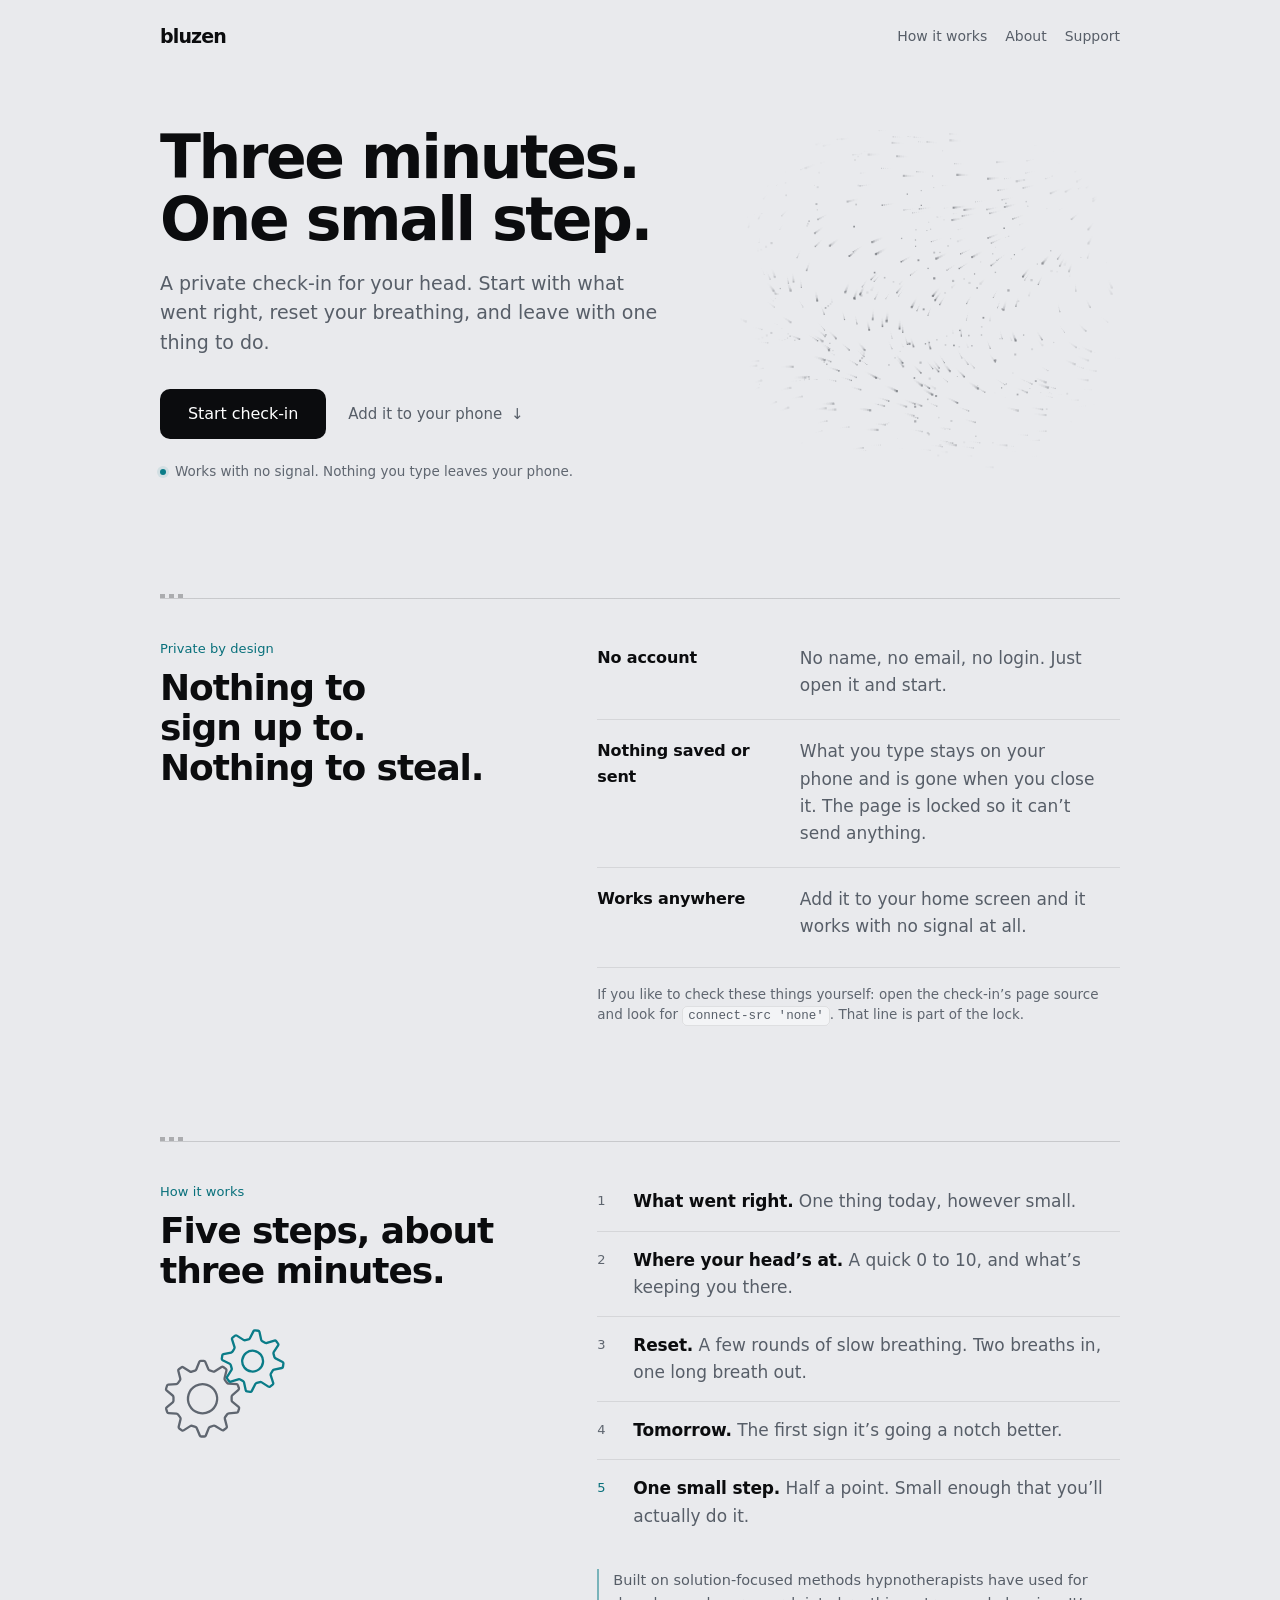
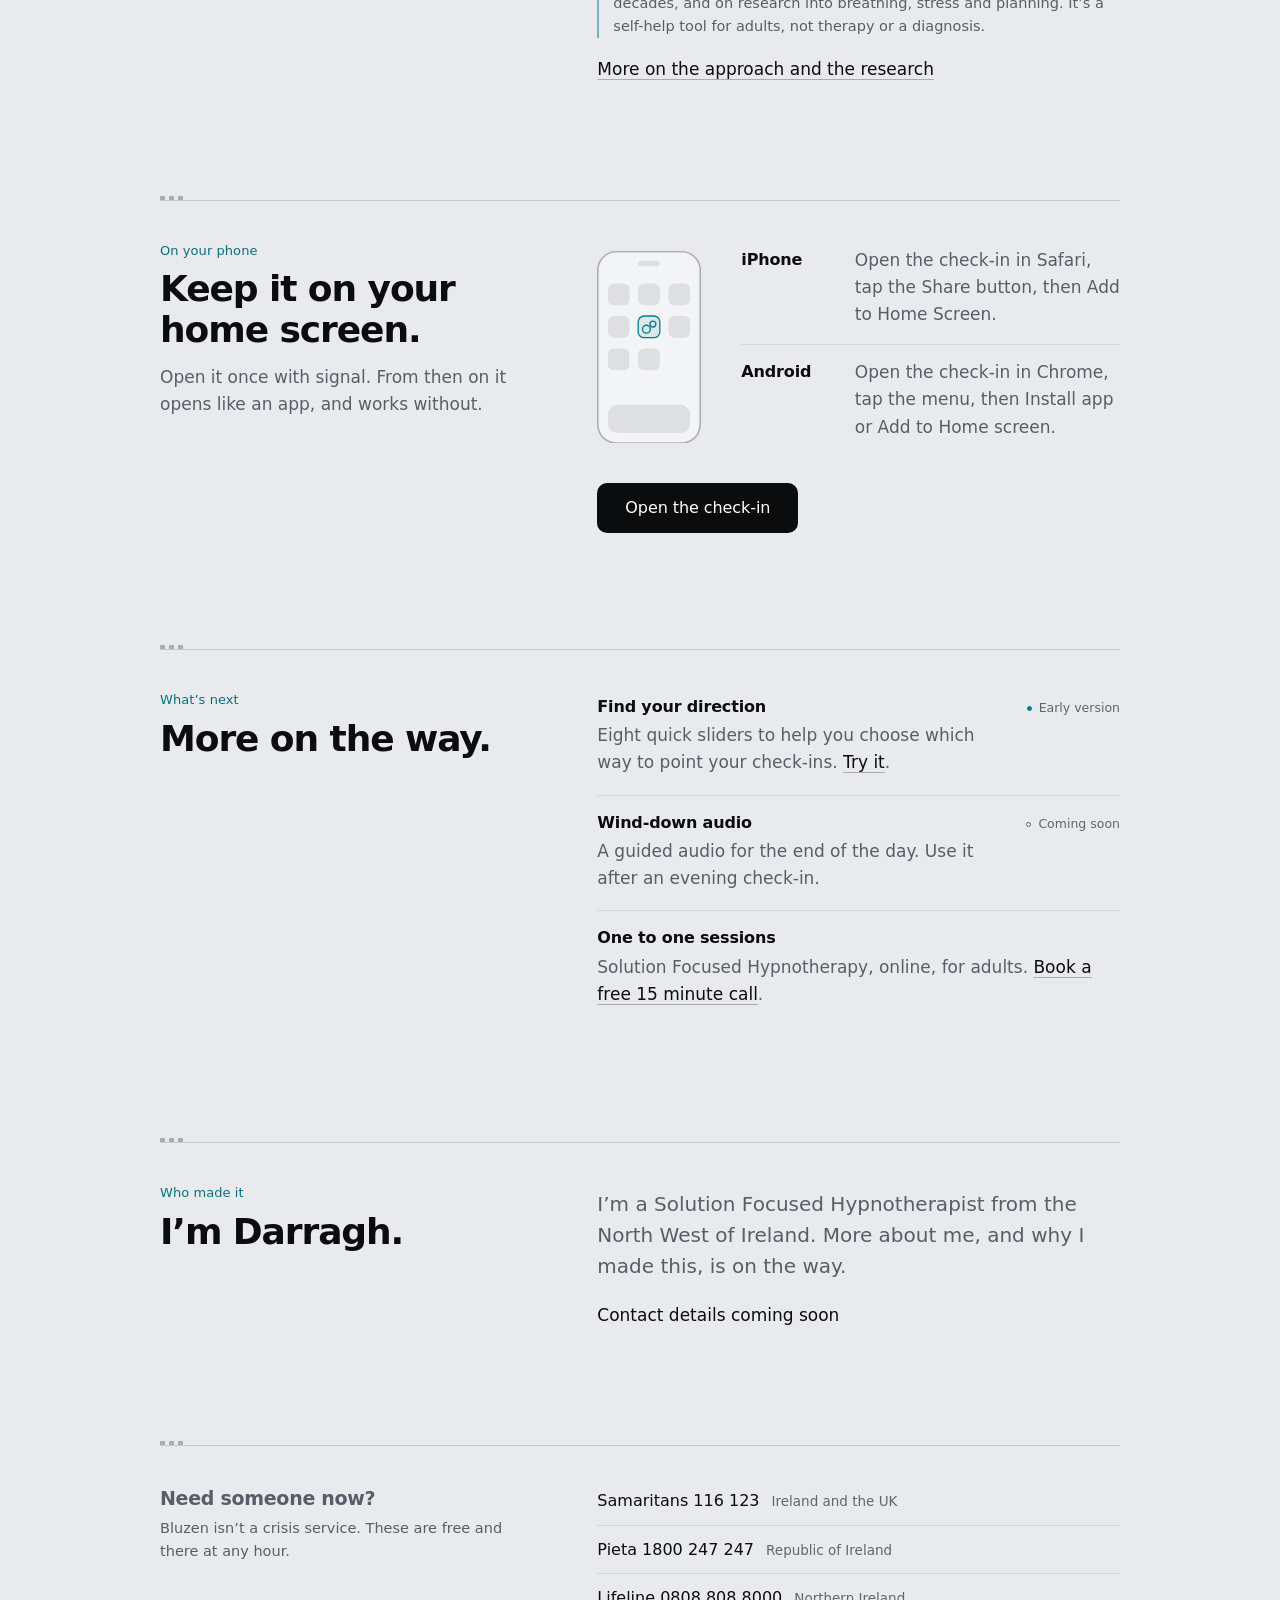
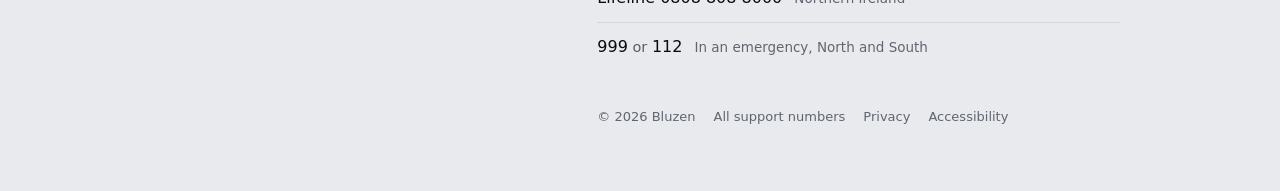
==== commit aa73e924: "Merge Fable step 1 with the contact, price and qualification fixes Keeps Fable's home page, plain-pa" ====
--- a/index.html
+++ b/index.html
@@ -344,8 +344,8 @@
       <div class="body about">
         <p>I’m a Solution Focused Hypnotherapist from the North West of Ireland. More about me, and why I made this, is on the way.</p>
         <div class="cta-row">
-          <!-- CONFIRM this address works. The site runs on bluzenfocus.net. -->
-          <a href="mailto:info@bluzenfocus.com">info@bluzenfocus.com</a>
+          <!-- TODO CONTACT: there is no working contact address yet. Set one up (for example hello@ your domain, forwarding to your own inbox), then put it here, in privacy.html, accessibility.html and how-it-works.html. -->
+          <span>Contact details coming soon</span>
         </div>
       </div>
     </div>
